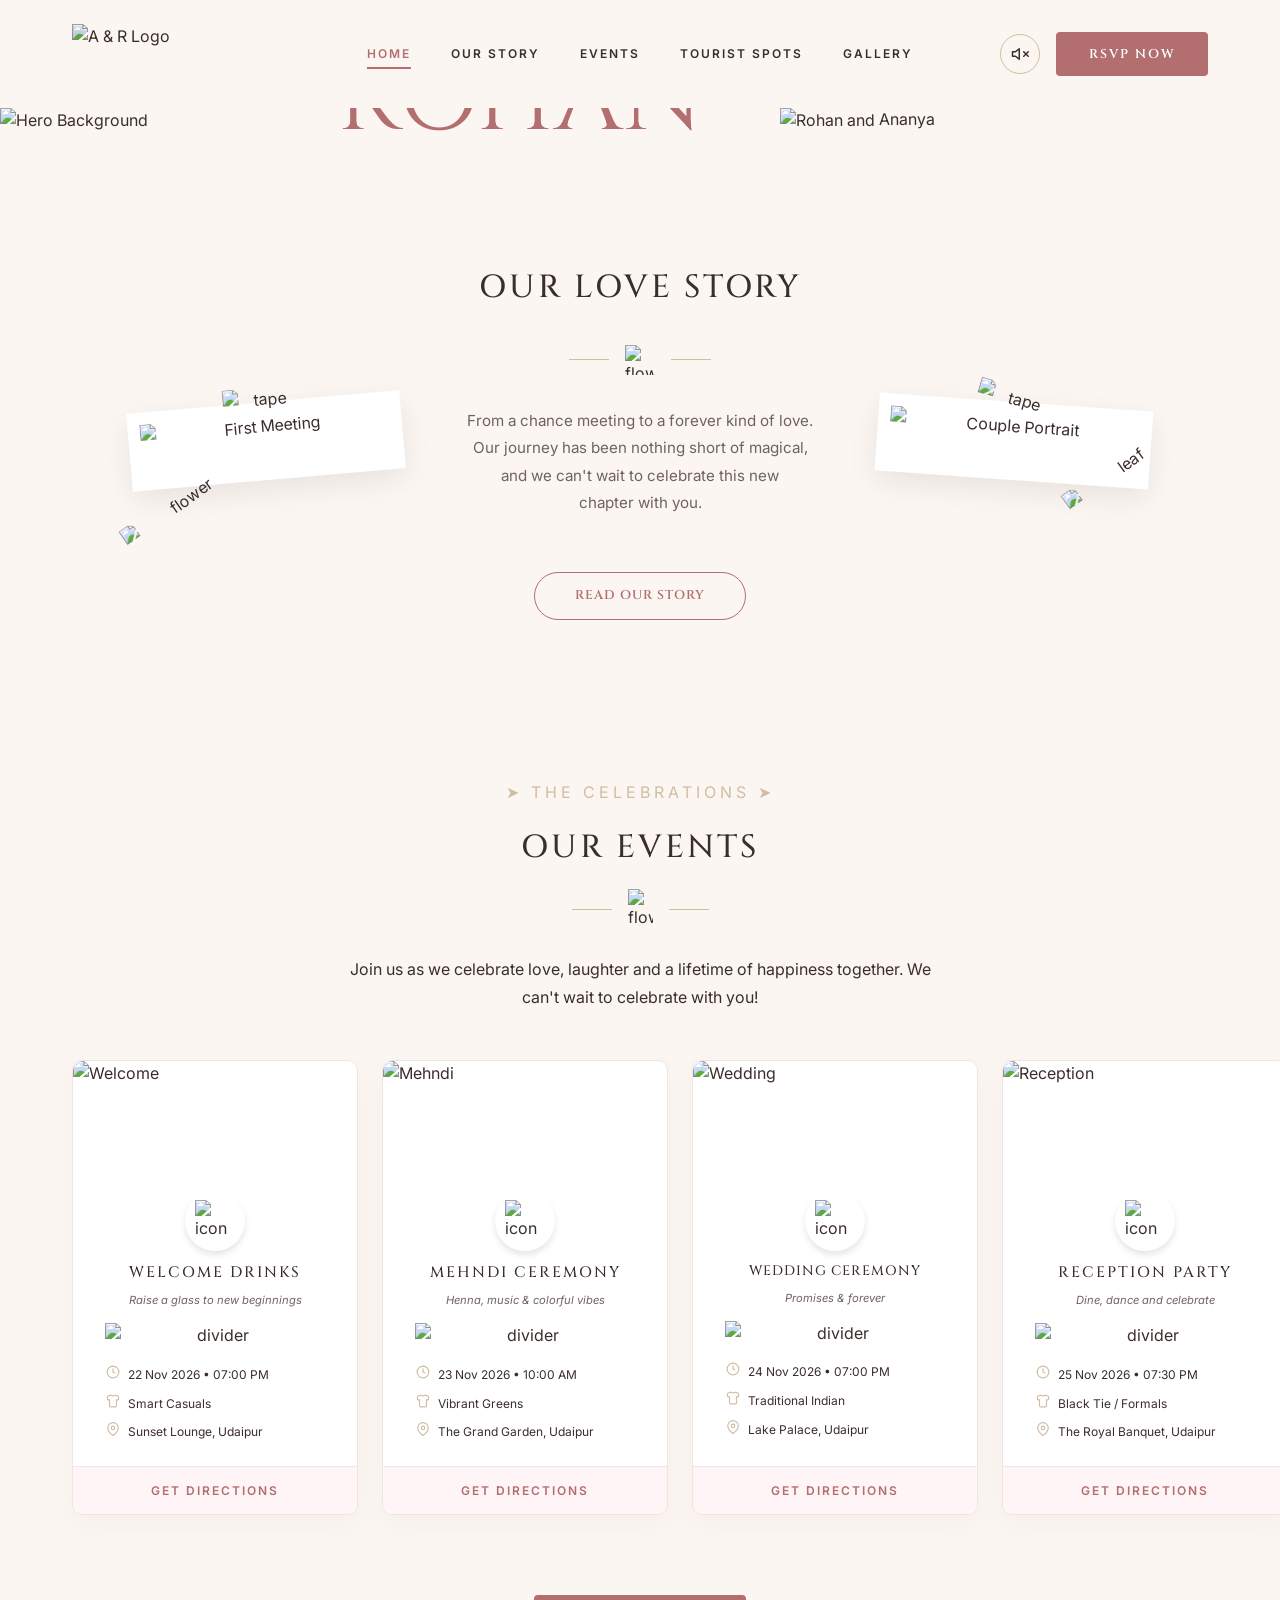
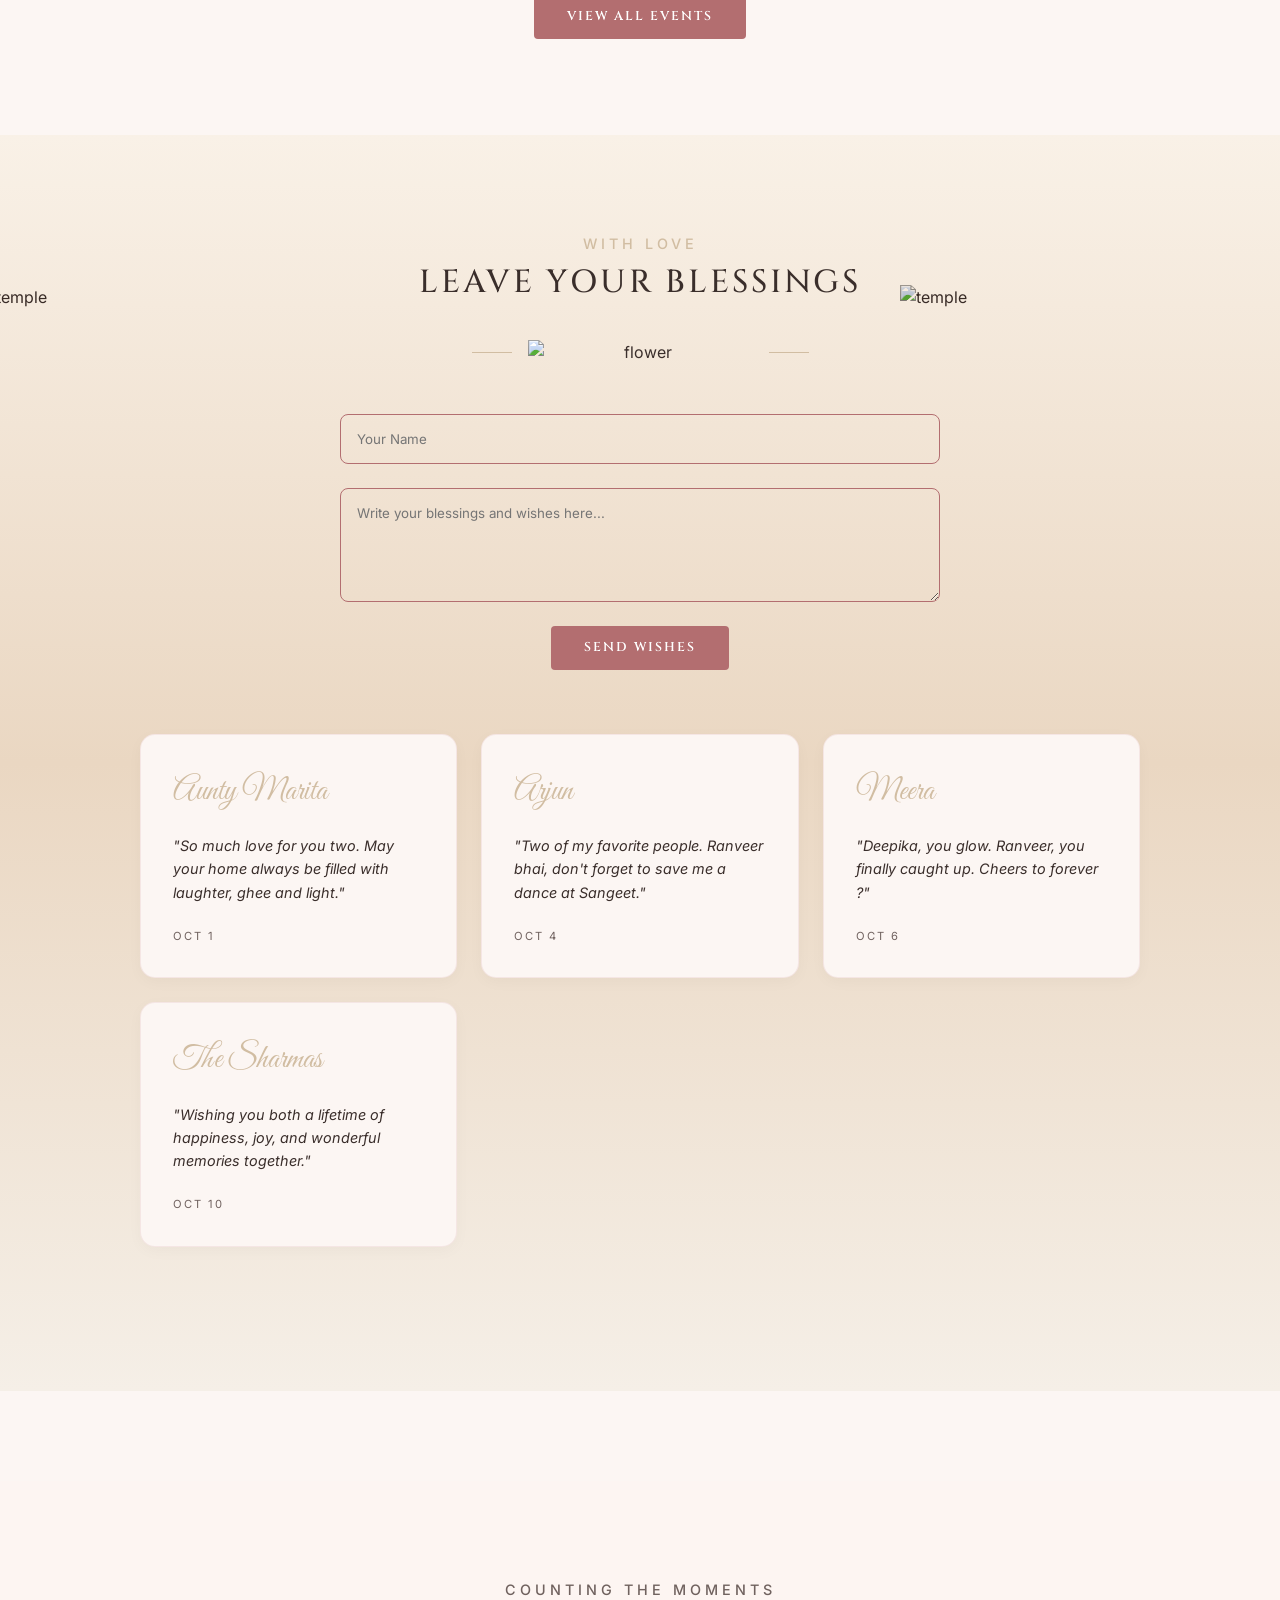
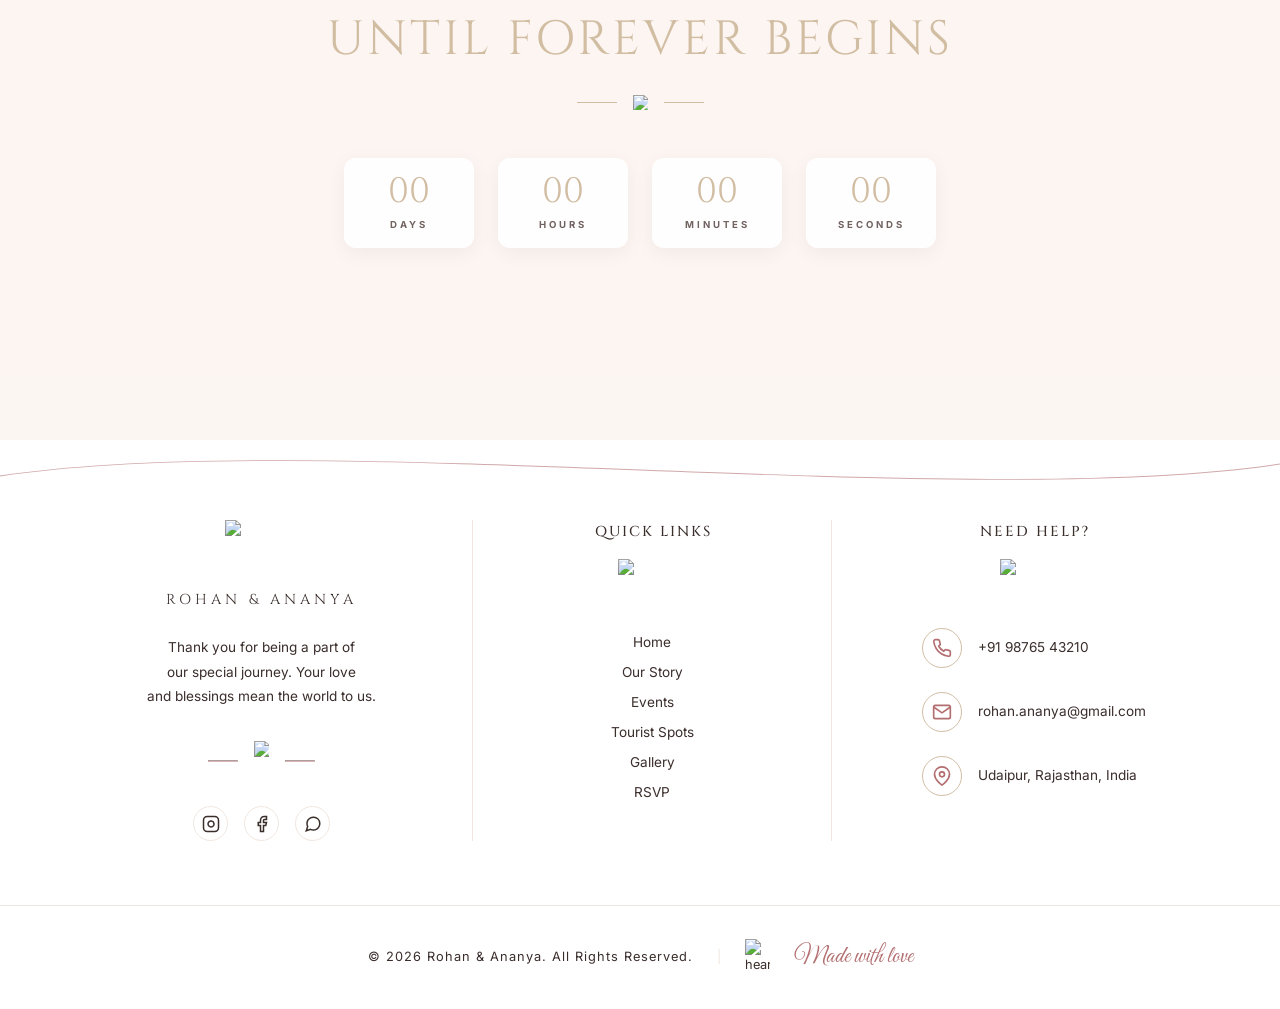
==== index.html @ e1590eac "Add files via upload" ====
<!DOCTYPE html>
<html lang="en">
<head>
    <meta charset="UTF-8">
    <meta name="viewport" content="width=device-width, initial-scale=1.0">
    <title>Rohan & Ananya | Wedding</title>
    <link rel="stylesheet" href="styles.css">
    <script type="module" src="https://cdn.skypack.dev/@hotwired/turbo"></script></head>
<body>

    <!-- Header Navigation -->
    <header class="header">
        <div class="container header-content">
            <div class="logo-container">
                <img src="src/assets/logo.png" alt="A & R Logo" style="height: 60px; mix-blend-mode: multiply;">
            </div>
            <nav class="nav-links">
                <a href="index.html" class="nav-link active text-rose">Home</a>
                <a href="our-story.html" class="nav-link">Our Story</a>
                <a href="events.html" class="nav-link">Events</a>
                <a href="tourist-spots.html" class="nav-link">Tourist Spots</a>
                <a href="gallery.html" class="nav-link">Gallery</a>
            </nav>
            <div class="header-action" style="display: flex; align-items: center; gap: 1rem;">
                <button id="audio-toggle" data-turbo-permanent="true" style="width: 40px; height: 40px; border-radius: 50%; border: 1px solid var(--accent-sand); background: var(--bg-primary); display: flex; align-items: center; justify-content: center; cursor: pointer; color: var(--text-dark); transition: all 0.3s;"></button>
                <button class="btn btn-primary" onclick="window.location.href='rsvp.html'">RSVP NOW</button>
            
                <!-- Hamburger Icon -->
                <button class="hamburger" id="hamburger-menu" aria-label="Toggle menu">
                    <span></span>
                    <span></span>
                    <span></span>
                </button>
            </div>
        </div>
        
        <!-- Mobile Menu Overlay -->
        <div class="mobile-menu" id="mobile-menu">
            <a href="index.html" class="nav-link">Home</a>
            <a href="our-story.html" class="nav-link">Our Story</a>
            <a href="events.html" class="nav-link">Events</a>
            <a href="tourist-spots.html" class="nav-link">Tourist Spots</a>
            <a href="gallery.html" class="nav-link">Gallery</a>
            <button class="btn btn-primary" onclick="window.location.href='rsvp.html'" style="margin-top: 1rem;">RSVP NOW</button>
        
    </header>

    <!-- Hero Section -->
    <section class="hero" id="home" style="position: relative; overflow: hidden;">
        <picture class="hero-bg-img">
            <source media="(max-height: 500px) and (max-width: 1024px) and (orientation: landscape)" srcset="src/assets/main_mobile_horizontal.png">
            <source media="(max-width: 650px)" srcset="src/assets/main_mobile.png">
            <source media="(max-width: 1024px)" srcset="src/assets/main_tablet.png">
            <img src="src/assets/main.png" alt="Hero Background" class="hero-bg-img">
        </picture>
        
        <div class="container hero-content" style="position: relative; z-index: 1; height: 100%; display: flex; align-items: center;">
            <div class="hero-text">
                <p class="hero-subtitle">Together With Their Families</p>
                <h1 class="hero-name">ANANYA</h1>
                <span class="hero-amp">&</span>
                <h1 class="hero-name">ROHAN</h1>
                <p class="hero-invite">Invite you to celebrate<br>their wedding</p>
                <div style="margin: 0.5rem 0 1.5rem; text-align: center;">
                    <img src="src/assets/divider2.png" style="width: 450px; max-width: 80%; margin-left: 20px;" alt="divider">
                </div>
                <p class="hero-date">24 &bull; NOV &bull; 2026</p>
                <p class="hero-location">Udaipur, Rajasthan</p>
                <button class="btn btn-primary hero-btn" onclick="window.location.href='rsvp.html'">RSVP NOW</button>
            </div>
            
            <!-- Right Couple Image -->
            <div class="hero-image-wrapper">
                <img src="src/assets/couple.png" alt="Rohan and Ananya">
            </div>
        </div>
    </section>

    <!-- Our Love Story -->
    <section class="story-section" id="story">
        <div class="container story-container">
            <!-- Left Polaroid -->
            <div class="polaroid-container polaroid-left">
                <img src="src/assets/tape1.png" class="tape-img" alt="tape">
                <img src="src/assets/story1.jpeg" class="polaroid-img" alt="First Meeting">
                <img src="src/assets/flower2.png" style="position: absolute; bottom: -25px; left: -15px; width: 145px; z-index: 3;  transform: rotate(-30deg);
  transform-origin: bottom center;" alt="flower">
            </div>
            
            <!-- Center Text -->
            <div class="story-text text-center">
                <h2 class="section-title">OUR LOVE STORY</h2>
                <div class="floral-divider" style="justify-content: center; margin-bottom: 2rem;">
                    <img src="src/assets/flower2.png" style="width: 30px; height: 30px;" alt="flower">
                </div>
                <p>From a chance meeting to a forever kind of love.<br>Our journey has been nothing short of magical,<br>and we can't wait to celebrate this new<br>chapter with you.</p>
                <a href="our-story.html" class="btn btn-outline" style="margin-top: 1.5rem; border-radius: 30px; padding: 0.8rem 2.5rem; letter-spacing: 1px;">READ OUR STORY</a>
            </div>
            
            <!-- Right Polaroid -->
            <div class="polaroid-container polaroid-right">
                <img src="src/assets/tape2.png" class="tape-img tape-right" alt="tape">
                <img src="src/assets/story2.jpeg" class="polaroid-img" alt="Couple Portrait">
                <img src="src/assets/leaf1.png" style="position: absolute; bottom: 9px; right: -45px; width: 140px; z-index: 2; transform: rotate(-40deg)" alt="leaf">
               
            </div>
        </div>
        
        
    </section>

    <!-- Events -->
    <section class="events-section" id="events" style="padding: 2rem 0 6rem;">
        <div class="container text-center">
            <span class="subtitle" style="letter-spacing: 4px; color: var(--accent-sand);">&#x27A4; THE CELEBRATIONS &#x27A4;</span>
            <h2 class="section-title" style="margin: 1rem 0;">OUR EVENTS</h2>
            <div class="floral-divider" style="justify-content: center; margin-bottom: 1.5rem;">
                <img src="src/assets/flower1.png" style="width: 25px;" alt="flower">
            </div>
            <p style="max-width: 600px; margin: 0 auto 3rem; line-height: 1.8;">Join us as we celebrate love, laughter and a lifetime of happiness together. We can't wait to celebrate with you!</p>

            <div class="events-grid" style="display: grid; grid-template-columns: repeat(4, 1fr); gap: 1.5rem;">
                
                <!-- Welcome Drinks -->
                <div class="event-card" style="padding: 0; overflow: visible; text-align: left; border: 1px solid var(--border-light); border-radius: 10px; background: white; display: flex; flex-direction: column;">
                    <div style="position: relative;">
                        <img src="src/assets/welcome_drinks.png" alt="Welcome" style="width: 100%; height: 160px; object-fit: cover; border-radius: 10px 10px 0 0; display: block;">
                        <div style="position: absolute; bottom: -30px; left: 50%; transform: translateX(-50%); width: 60px; height: 60px; background: #ffffff; overflow: hidden; border-radius: 50%; display: flex; align-items: center; justify-content: center; box-shadow: 0 4px 6px rgba(0,0,0,0.1);">
                            <img src="src/assets/haldi_icon.jpeg" style="width: 40px;" alt="icon">
                        </div>
                    </div>
                    <div style="padding: 2.5rem 2rem 0; flex: 1; display: flex; flex-direction: column;">
                        <h3 style="font-size: 0.95rem; margin-bottom: 0.3rem; letter-spacing: 2px; text-align: center;">WELCOME DRINKS</h3>
                        <p style="font-size: 0.7rem; color: var(--text-light); margin-bottom: 0.8rem; font-style: italic; text-align: center;">Raise a glass to new beginnings</p>
                        <div style="margin: 0 auto 1rem; text-align: center;">
                             <img src="src/assets/divider3.png" style="width: 220px;" alt="divider">
                        </div>
                        <div style="display: flex; align-items: flex-start; justify-content: flex-start; gap: 0.5rem; margin-bottom: 0.6rem; color: var(--text-dark); font-size: 0.75rem; text-align: left;">
                            <span style="display: inline-flex; width: 15px; justify-content: center; color: var(--accent-sand);"><svg width="14" height="14" viewBox="0 0 24 24" fill="none" stroke="currentColor" stroke-width="2"><circle cx="12" cy="12" r="10"/><path d="M12 6v6l4 2"/></svg></span>
                            <span>22 Nov 2026 &bull; 07:00 PM</span>
                        </div>
                        <div style="display: flex; align-items: flex-start; justify-content: flex-start; gap: 0.5rem; margin-bottom: 0.6rem; color: var(--text-dark); font-size: 0.75rem; text-align: left;">
                            <span style="display: inline-flex; width: 15px; justify-content: center; color: var(--accent-sand);"><svg width="14" height="14" viewBox="0 0 24 24" fill="none" stroke="currentColor" stroke-width="2"><path d="M20.38 3.46L16 2a8 8 0 01-8 0L3.62 3.46a2 2 0 00-1.34 2.23l.58 3.47a1 1 0 00.99.84H6v10c0 1.1.9 2 2 2h8a2 2 0 002-2V10h2.15a1 1 0 00.99-.84l.58-3.47a2 2 0 00-1.34-2.23z"/></svg></span>
                            <span>Smart Casuals</span>
                        </div>
                        <div style="display: flex; align-items: flex-start; justify-content: flex-start; gap: 0.5rem; color: var(--text-dark); font-size: 0.75rem; margin-bottom: 1.5rem; text-align: left; flex: 1;">
                            <span style="display: inline-flex; width: 15px; justify-content: center; color: var(--accent-sand);"><svg width="14" height="14" viewBox="0 0 24 24" fill="none" stroke="currentColor" stroke-width="2"><path d="M21 10c0 7-9 13-9 13s-9-6-9-13a9 9 0 0118 0z"/><circle cx="12" cy="10" r="3"/></svg></span>
                            <span>Sunset Lounge, Udaipur</span>
                        </div>
                    </div>
                    <button style="width: 100%; background: #fff5f7; border: none; padding: 1rem; font-family: var(--font-body); letter-spacing: 2px; color: var(--accent-rose); cursor: pointer; border-radius: 0 0 10px 10px; font-size: 0.75rem; border-top: 1px solid #f2e3e6; font-weight: 600;" onclick="window.open('https://www.google.com/maps/search/?api=1&query=Sunset+Lounge,+Udaipur', '_blank')">GET DIRECTIONS</button>
                </div>

                <!-- Mehndi -->
                <div class="event-card" style="padding: 0; overflow: visible; text-align: left; border: 1px solid var(--border-light); border-radius: 10px; background: white; display: flex; flex-direction: column;">
                    <div style="position: relative;">
                        <img src="src/assets/mehendi.jpg" alt="Mehndi" style="width: 100%; height: 160px; object-fit: cover; border-radius: 10px 10px 0 0; display: block;">
                        <div style="position: absolute; bottom: -30px; left: 50%; transform: translateX(-50%); width: 60px; height: 60px; background: #ffffff; overflow: hidden; border-radius: 50%; display: flex; align-items: center; justify-content: center; box-shadow: 0 4px 6px rgba(0,0,0,0.1);">
                            <img src="src/assets/sangeet_icon.jpeg" style="width: 40px;" alt="icon">
                        </div>
                    </div>
                    <div style="padding: 2.5rem 2rem 0; flex: 1; display: flex; flex-direction: column;">
                        <h3 style="font-size: 0.95rem; margin-bottom: 0.3rem; letter-spacing: 2px; text-align: center;">MEHNDI CEREMONY</h3>
                        <p style="font-size: 0.7rem; color: var(--text-light); margin-bottom: 0.8rem; font-style: italic; text-align: center;">Henna, music & colorful vibes</p>
                        <div style="margin: 0 auto 1rem; text-align: center;">
                             <img src="src/assets/divider3.png" style="width: 220px;" alt="divider">
                        </div>
                        <div style="display: flex; align-items: flex-start; justify-content: flex-start; gap: 0.5rem; margin-bottom: 0.6rem; color: var(--text-dark); font-size: 0.75rem; text-align: left;">
                            <span style="display: inline-flex; width: 15px; justify-content: center; color: var(--accent-sand);"><svg width="14" height="14" viewBox="0 0 24 24" fill="none" stroke="currentColor" stroke-width="2"><circle cx="12" cy="12" r="10"/><path d="M12 6v6l4 2"/></svg></span>
                            <span>23 Nov 2026 &bull; 10:00 AM</span>
                        </div>
                        <div style="display: flex; align-items: flex-start; justify-content: flex-start; gap: 0.5rem; margin-bottom: 0.6rem; color: var(--text-dark); font-size: 0.75rem; text-align: left;">
                            <span style="display: inline-flex; width: 15px; justify-content: center; color: var(--accent-sand);"><svg width="14" height="14" viewBox="0 0 24 24" fill="none" stroke="currentColor" stroke-width="2"><path d="M20.38 3.46L16 2a8 8 0 01-8 0L3.62 3.46a2 2 0 00-1.34 2.23l.58 3.47a1 1 0 00.99.84H6v10c0 1.1.9 2 2 2h8a2 2 0 002-2V10h2.15a1 1 0 00.99-.84l.58-3.47a2 2 0 00-1.34-2.23z"/></svg></span>
                            <span>Vibrant Greens</span>
                        </div>
                        <div style="display: flex; align-items: flex-start; justify-content: flex-start; gap: 0.5rem; color: var(--text-dark); font-size: 0.75rem; margin-bottom: 1.5rem; text-align: left; flex: 1;">
                            <span style="display: inline-flex; width: 15px; justify-content: center; color: var(--accent-sand);"><svg width="14" height="14" viewBox="0 0 24 24" fill="none" stroke="currentColor" stroke-width="2"><path d="M21 10c0 7-9 13-9 13s-9-6-9-13a9 9 0 0118 0z"/><circle cx="12" cy="10" r="3"/></svg></span>
                            <span>The Grand Garden, Udaipur</span>
                        </div>
                    </div>
                    <button style="width: 100%; background: #fff5f7; border: none; padding: 1rem; font-family: var(--font-body); letter-spacing: 2px; color: var(--accent-rose); cursor: pointer; border-radius: 0 0 10px 10px; font-size: 0.75rem; border-top: 1px solid #f2e3e6; font-weight: 600;" onclick="window.open('https://www.google.com/maps/search/?api=1&query=The+Grand+Garden,+Udaipur', '_blank')">GET DIRECTIONS</button>
                </div>

                <!-- Wedding -->
                <div class="event-card" style="padding: 0; overflow: visible; text-align: left; border: 1px solid var(--border-light); border-radius: 10px; background: white; display: flex; flex-direction: column;">
                    <div style="position: relative;">
                        <img src="src/assets/wedding.png" alt="Wedding" style="width: 100%; height: 160px; object-fit: cover; object-position: top; border-radius: 10px 10px 0 0; display: block;">
                        <div style="position: absolute; bottom: -30px; left: 50%; transform: translateX(-50%); width: 60px; height: 60px; background: #ffffff; overflow: hidden; border-radius: 50%; display: flex; align-items: center; justify-content: center; box-shadow: 0 4px 6px rgba(0,0,0,0.1);">
                            <img src="src/assets/wedding_icon.jpeg" style="width: 40px;" alt="icon">
                        </div>
                    </div>
                    <div style="padding: 2.5rem 2rem 0; flex: 1; display: flex; flex-direction: column;">
                        <h3 style="font-size: 0.85rem; margin-bottom: 0.3rem; letter-spacing: 1px; text-align: center; white-space: nowrap;">WEDDING CEREMONY</h3>
                        <p style="font-size: 0.7rem; color: var(--text-light); margin-bottom: 0.8rem; font-style: italic; text-align: center;">Promises & forever</p>
                        <div style="margin: 0 auto 1rem; text-align: center;">
                             <img src="src/assets/divider3.png" style="width: 220px;" alt="divider">
                        </div>
                        <div style="display: flex; align-items: flex-start; justify-content: flex-start; gap: 0.5rem; margin-bottom: 0.6rem; color: var(--text-dark); font-size: 0.75rem; text-align: left;">
                            <span style="display: inline-flex; width: 15px; justify-content: center; color: var(--accent-sand);"><svg width="14" height="14" viewBox="0 0 24 24" fill="none" stroke="currentColor" stroke-width="2"><circle cx="12" cy="12" r="10"/><path d="M12 6v6l4 2"/></svg></span>
                            <span>24 Nov 2026 &bull; 07:00 PM</span>
                        </div>
                        <div style="display: flex; align-items: flex-start; justify-content: flex-start; gap: 0.5rem; margin-bottom: 0.6rem; color: var(--text-dark); font-size: 0.75rem; text-align: left;">
                            <span style="display: inline-flex; width: 15px; justify-content: center; color: var(--accent-sand);"><svg width="14" height="14" viewBox="0 0 24 24" fill="none" stroke="currentColor" stroke-width="2"><path d="M20.38 3.46L16 2a8 8 0 01-8 0L3.62 3.46a2 2 0 00-1.34 2.23l.58 3.47a1 1 0 00.99.84H6v10c0 1.1.9 2 2 2h8a2 2 0 002-2V10h2.15a1 1 0 00.99-.84l.58-3.47a2 2 0 00-1.34-2.23z"/></svg></span>
                            <span>Traditional Indian</span>
                        </div>
                        <div style="display: flex; align-items: flex-start; justify-content: flex-start; gap: 0.5rem; color: var(--text-dark); font-size: 0.75rem; margin-bottom: 1.5rem; text-align: left; flex: 1;">
                            <span style="display: inline-flex; width: 15px; justify-content: center; color: var(--accent-sand);"><svg width="14" height="14" viewBox="0 0 24 24" fill="none" stroke="currentColor" stroke-width="2"><path d="M21 10c0 7-9 13-9 13s-9-6-9-13a9 9 0 0118 0z"/><circle cx="12" cy="10" r="3"/></svg></span>
                            <span>Lake Palace, Udaipur</span>
                        </div>
                    </div>
                    <button style="width: 100%; background: #fff5f7; border: none; padding: 1rem; font-family: var(--font-body); letter-spacing: 2px; color: var(--accent-rose); cursor: pointer; border-radius: 0 0 10px 10px; font-size: 0.75rem; border-top: 1px solid #f2e3e6; font-weight: 600;" onclick="window.open('https://www.google.com/maps/search/?api=1&query=Lake+Palace,+Udaipur', '_blank')">GET DIRECTIONS</button>
                </div>

                <!-- Reception -->
                <div class="event-card" style="padding: 0; overflow: visible; text-align: left; border: 1px solid var(--border-light); border-radius: 10px; background: white; display: flex; flex-direction: column;">
                    <div style="position: relative;">
                        <img src="src/assets/reception.jpg" alt="Reception" style="width: 100%; height: 160px; object-fit: cover; border-radius: 10px 10px 0 0; display: block;">
                        <div style="position: absolute; bottom: -30px; left: 50%; transform: translateX(-50%); width: 60px; height: 60px; background: #ffffff; overflow: hidden; border-radius: 50%; display: flex; align-items: center; justify-content: center; box-shadow: 0 4px 6px rgba(0,0,0,0.1);">
                            <img src="src/assets/reception_icon.jpeg" style="width: 40px;" alt="icon">
                        </div>
                    </div>
                    <div style="padding: 2.5rem 2rem 0; flex: 1; display: flex; flex-direction: column;">
                        <h3 style="font-size: 0.95rem; margin-bottom: 0.3rem; letter-spacing: 2px; text-align: center;">RECEPTION PARTY</h3>
                        <p style="font-size: 0.7rem; color: var(--text-light); margin-bottom: 0.8rem; font-style: italic; text-align: center;">Dine, dance and celebrate</p>
                        <div style="margin: 0 auto 1rem; text-align: center;">
                             <img src="src/assets/divider3.png" style="width: 220px;" alt="divider">
                        </div>
                        <div style="display: flex; align-items: flex-start; justify-content: flex-start; gap: 0.5rem; margin-bottom: 0.6rem; color: var(--text-dark); font-size: 0.75rem; text-align: left;">
                            <span style="display: inline-flex; width: 15px; justify-content: center; color: var(--accent-sand);"><svg width="14" height="14" viewBox="0 0 24 24" fill="none" stroke="currentColor" stroke-width="2"><circle cx="12" cy="12" r="10"/><path d="M12 6v6l4 2"/></svg></span>
                            <span>25 Nov 2026 &bull; 07:30 PM</span>
                        </div>
                        <div style="display: flex; align-items: flex-start; justify-content: flex-start; gap: 0.5rem; margin-bottom: 0.6rem; color: var(--text-dark); font-size: 0.75rem; text-align: left;">
                            <span style="display: inline-flex; width: 15px; justify-content: center; color: var(--accent-sand);"><svg width="14" height="14" viewBox="0 0 24 24" fill="none" stroke="currentColor" stroke-width="2"><path d="M20.38 3.46L16 2a8 8 0 01-8 0L3.62 3.46a2 2 0 00-1.34 2.23l.58 3.47a1 1 0 00.99.84H6v10c0 1.1.9 2 2 2h8a2 2 0 002-2V10h2.15a1 1 0 00.99-.84l.58-3.47a2 2 0 00-1.34-2.23z"/></svg></span>
                            <span>Black Tie / Formals</span>
                        </div>
                        <div style="display: flex; align-items: flex-start; justify-content: flex-start; gap: 0.5rem; color: var(--text-dark); font-size: 0.75rem; margin-bottom: 1.5rem; text-align: left; flex: 1;">
                            <span style="display: inline-flex; width: 15px; justify-content: center; color: var(--accent-sand);"><svg width="14" height="14" viewBox="0 0 24 24" fill="none" stroke="currentColor" stroke-width="2"><path d="M21 10c0 7-9 13-9 13s-9-6-9-13a9 9 0 0118 0z"/><circle cx="12" cy="10" r="3"/></svg></span>
                            <span>The Royal Banquet, Udaipur</span>
                        </div>
                    </div>
                    <button style="width: 100%; background: #fff5f7; border: none; padding: 1rem; font-family: var(--font-body); letter-spacing: 2px; color: var(--accent-rose); cursor: pointer; border-radius: 0 0 10px 10px; font-size: 0.75rem; border-top: 1px solid #f2e3e6; font-weight: 600;" onclick="window.open('https://www.google.com/maps/search/?api=1&query=The+Royal+Banquet,+Udaipur', '_blank')">GET DIRECTIONS</button>
                </div>
                
            </div>

            <button class="btn btn-primary" style="margin-top: 2rem;" onclick="window.location.href='events.html'">VIEW ALL EVENTS</button>
        </div>
    </section>

    <!-- Wishes Section -->
    <section class="wishes-section" id="wishes" style="padding: 6rem 0 9rem 0; background: linear-gradient(180deg, #f9f1e7, #ead7c2, #F5EFE7); position: relative; overflow: hidden;">
        <!-- Temples on left and right -->
        <img src="src/assets/temple1.png" style="position: absolute; top: 150px; left: -20px; width: 400px; opacity: 1; mix-blend-mode: multiply; pointer-events: none; z-index: 0;" alt="temple">
        <img src="src/assets/temple2.png" style="position: absolute; top: 150px; right: -20px; width: 400px; opacity: 1; mix-blend-mode: multiply; pointer-events: none; z-index: 0;" alt="temple">
        
        <!-- Temples on left and right -->
        
        

        <div class="container text-center" style="position: relative; z-index: 1;">
            <span class="hero-subtitle" style="margin-bottom: 1rem; color: var(--accent-sand);">WITH LOVE</span>
            <h2 class="section-title">LEAVE YOUR BLESSINGS</h2>
            <div class="floral-divider" style="justify-content: center; margin-bottom: 3rem;">
                <img src="src/assets/divider2.png" style="width: 225px; " alt="flower">
            </div>

                        <form id="wish-form" style="position: relative; z-index: 1; display: flex; flex-direction: column; gap: 1.5rem; max-width: 600px; margin: 0 auto;">
                <input id="wish-name" type="text" placeholder="Your Name" style="padding: 1rem; background-color: transparent; border: 1px solid var(--accent-rose); border-radius: 8px; font-family: inherit; color: var(--text-dark);" required>
                <textarea id="wish-message" placeholder="Write your blessings and wishes here..." rows="5" style="padding: 1rem; background-color: transparent; border: 1px solid var(--accent-rose); border-radius: 8px; font-family: inherit; resize: vertical; color: var(--text-dark);" required></textarea>
                <button type="submit" class="btn btn-primary" style="align-self: center;">SEND WISHES</button>
            </form>

            <!-- Interactive Wishes Display -->
            <div id="wishes-display" class="wishes-grid">
                <div class="wish-card">
                    <h4 class="wish-author">Aunty Marita</h4>
                    <p class="wish-text">"So much love for you two. May your home always be filled with laughter, ghee and light."</p>
                    <span class="wish-date">OCT 1</span>
                </div>
                <div class="wish-card">
                    <h4 class="wish-author">Arjun</h4>
                    <p class="wish-text">"Two of my favorite people. Ranveer bhai, don't forget to save me a dance at Sangeet."</p>
                    <span class="wish-date">OCT 4</span>
                </div>
                <div class="wish-card">
                    <h4 class="wish-author">Meera</h4>
                    <p class="wish-text">"Deepika, you glow. Ranveer, you finally caught up. Cheers to forever ?"</p>
                    <span class="wish-date">OCT 6</span>
                </div>
                <div class="wish-card">
                    <h4 class="wish-author">The Sharmas</h4>
                    <p class="wish-text">"Wishing you both a lifetime of happiness, joy, and wonderful memories together."</p>
                    <span class="wish-date">OCT 10</span>
                </div>
            </div>
        </div>
    </section>

    <!-- Countdown Timer -->
    <section class="countdown-section" style="padding-bottom: 8rem;">
        <div class="container text-center">
            <span class="hero-subtitle" style="margin-bottom: 0.5rem; letter-spacing: 4px;">COUNTING THE MOMENTS</span>
            <h2 class="section-title" style="font-family: var(--font-heading); font-size: 3rem; font-weight: 300; margin-bottom: 1rem; color: var(--accent-sand);">Until forever begins</h2>
            <div class="floral-divider" style="justify-content: center; margin-bottom: 3rem;">
                <img src="src/assets/flower1.png" style="width: 15px; height: 15px;" alt="diamond">
            </div>
            
            <div class="countdown-grid" style="display: flex; gap: 1.5rem; justify-content: center; flex-wrap: wrap;">
                <div class="countdown-box">
                    <span class="countdown-num" id="cd-days">122</span>
                    <span class="countdown-label">DAYS</span>
                </div>
                <div class="countdown-box">
                    <span class="countdown-num" id="cd-hours">08</span>
                    <span class="countdown-label">HOURS</span>
                </div>
                <div class="countdown-box">
                    <span class="countdown-num" id="cd-minutes">34</span>
                    <span class="countdown-label">MINUTES</span>
                </div>
                <div class="countdown-box">
                    <span class="countdown-num" id="cd-seconds">56</span>
                    <span class="countdown-label">SECONDS</span>
                </div>
            </div>
        </div>
    </section>

    <!-- New Complex Footer -->
    <footer style="background-color: #ffffff; position: relative; overflow: hidden; margin-top: 4rem; padding-top: 5rem; padding-bottom: 2rem;">
        <!-- Elegant Top Curve -->
        <div style="position: absolute; top: 0; left: 0; width: 100%; overflow: hidden; line-height: 0;">
            <svg viewBox="0 0 1200 100" preserveAspectRatio="none" style="width: 100%; height: 60px;">
                <path d="M0,60 C300,-20 900,120 1200,40" fill="none" stroke="var(--accent-rose)" stroke-width="1.5" opacity="0.6"></path>
            </svg>
        </div>

       
        <div class="container" style="position: relative; z-index: 1; max-width: 1280px; width: 92%;">
            <div class="footer-cols-container">
                
                <!-- Column 1 -->
                <div class="footer-col-1">
                    <div style="margin-bottom: 0.5rem; display: flex; justify-content: center;">`r`n                        <img src="src/assets/logo.png" alt="A & R Logo" style="height: 60px; mix-blend-mode: multiply; display: block; margin: 0 auto;">
                    </div>
                    <h3 style="font-size: 0.9rem; letter-spacing: 4px; margin-bottom: 1.5rem; font-weight: 400; color: var(--text-dark);">ROHAN & ANANYA</h3>
                    <p style="font-size: 0.85rem; line-height: 1.8; color: var(--text-dark); margin-bottom: 2rem;">Thank you for being a part of<br>our special journey. Your love<br>and blessings mean the world to us.</p>
                    <div style="display: flex; justify-content: center; align-items: center; gap: 1rem; margin-bottom: 1.5rem;"><hr style="width: 30px; border-color: var(--accent-rose); opacity: 0.5;">
                        <img src="src/assets/flower1.png" style="width: 15px;" alt="heart">
                        <hr style="width: 30px; border-color: var(--accent-rose); opacity: 0.5;">
                    </div>
                    <div style="display: flex; justify-content: center; gap: 1rem;">
                        <span style="display: inline-flex; align-items: center; justify-content: center; width: 35px; height: 35px; border-radius: 50%; border: 1px solid var(--border-light);"><svg style="width: 18px;" fill="none" stroke="var(--text-dark)" stroke-width="2" viewBox="0 0 24 24"><rect x="2" y="2" width="20" height="20" rx="5" ry="5"></rect><path d="M16 11.37A4 4 0 1 1 12.63 8 4 4 0 0 1 16 11.37z"></path><line x1="17.5" y1="6.5" x2="17.51" y2="6.5"></line></svg></span>
                        <span style="display: inline-flex; align-items: center; justify-content: center; width: 35px; height: 35px; border-radius: 50%; border: 1px solid var(--border-light);"><svg style="width: 18px;" fill="none" stroke="var(--text-dark)" stroke-width="2" viewBox="0 0 24 24"><path d="M18 2h-3a5 5 0 0 0-5 5v3H7v4h3v8h4v-8h3l1-4h-4V7a1 1 0 0 1 1-1h3z"></path></svg></span>
                        <span style="display: inline-flex; align-items: center; justify-content: center; width: 35px; height: 35px; border-radius: 50%; border: 1px solid var(--border-light);"><svg style="width: 18px;" fill="none" stroke="var(--text-dark)" stroke-width="2" viewBox="0 0 24 24"><path d="M21 11.5a8.38 8.38 0 0 1-.9 3.8 8.5 8.5 0 0 1-7.6 4.7 8.38 8.38 0 0 1-3.8-.9L3 21l1.9-5.7a8.38 8.38 0 0 1-.9-3.8 8.5 8.5 0 0 1 4.7-7.6 8.38 8.38 0 0 1 3.8-.9h.5a8.48 8.48 0 0 1 8 8v.5z"></path></svg></span>
                    </div>
                </div>

                <!-- Column 2 -->
                <div class="footer-col-2">
                    <h4 style="letter-spacing: 2px; margin-bottom: 1rem; font-size: 0.9rem; text-align: center; color: var(--text-dark); margin-right: -2px;">QUICK LINKS</h4>
                    <div style="text-align: center; margin-bottom: 1.5rem;"><img src="src/assets/divider4.png" style="height: 45px; display: inline-block;" alt="divider"></div>
                    <ul style="list-style: none; padding: 0; font-size: 0.85rem; line-height: 2.2; text-align: center;">
                        <li><a href="index.html" style="color: var(--text-dark); text-decoration: none;">Home</a></li>
                        <li><a href="our-story.html" style="color: var(--text-dark); text-decoration: none;">Our Story</a></li>
                        <li><a href="events.html" style="color: var(--text-dark); text-decoration: none;">Events</a></li>
                        <li><a href="tourist-spots.html" style="color: var(--text-dark); text-decoration: none;">Tourist Spots</a></li>
                        <li><a href="gallery.html" style="color: var(--text-dark); text-decoration: none;">Gallery</a></li>
                        <li><a href="rsvp.html" style="color: var(--text-dark); text-decoration: none;">RSVP</a></li>
                    </ul>
                </div>

                <!-- Column 3 -->
                <div class="footer-col-3">
                    <h4 style="letter-spacing: 2px; margin-bottom: 1rem; font-size: 0.9rem; text-align: center; color: var(--text-dark); margin-right: -2px;">NEED HELP?</h4>
                    <div style="text-align: center; margin-bottom: 1.5rem;"><img src="src/assets/divider4.png" style="height: 45px; display: inline-block;" alt="divider"></div>
                    
                    <div style="display: inline-block; text-align: left;">
                        <div style="display: flex; justify-content: flex-start; align-items: center; gap: 1rem; margin-bottom: 1.5rem;">
                            <div style="width: 40px; height: 40px; border-radius: 50%; border: 1px solid var(--accent-sand); display: flex; align-items: center; justify-content: center; color: var(--accent-rose);"><svg style="width: 20px;" fill="none" stroke="currentColor" stroke-width="2" viewBox="0 0 24 24"><path d="M22 16.92v3a2 2 0 01-2.18 2 19.79 19.79 0 01-8.63-3.07 19.5 19.5 0 01-6-6 19.79 19.79 0 01-3.07-8.67A2 2 0 014.11 2h3a2 2 0 012 1.72 12.84 12.84 0 00.7 2.81 2 2 0 01-.45 2.11L8.09 9.91a16 16 0 006 6l1.27-1.27a2 2 0 012.11-.45 12.84 12.84 0 002.81.7A2 2 0 0122 16.92z"></path></svg></div>
                            <span style="font-size: 0.85rem; color: var(--text-dark);">+91 98765 43210</span>
                        </div>
                        <div style="display: flex; justify-content: flex-start; align-items: center; gap: 1rem; margin-bottom: 1.5rem;">
                            <div style="width: 40px; height: 40px; border-radius: 50%; border: 1px solid var(--accent-sand); display: flex; align-items: center; justify-content: center; color: var(--accent-rose);"><svg style="width: 20px;" fill="none" stroke="currentColor" stroke-width="2" viewBox="0 0 24 24"><path d="M4 4h16c1.1 0 2 .9 2 2v12c0 1.1-.9 2-2 2H4c-1.1 0-2-.9-2-2V6c0-1.1.9-2 2-2z"></path><polyline points="22,6 12,13 2,6"></polyline></svg></div>
                            <span style="font-size: 0.85rem; color: var(--text-dark);">rohan.ananya@gmail.com</span>
                        </div>
                        <div style="display: flex; justify-content: flex-start; align-items: center; gap: 1rem;">
                            <div style="width: 40px; height: 40px; border-radius: 50%; border: 1px solid var(--accent-sand); display: flex; align-items: center; justify-content: center; color: var(--accent-rose);"><svg style="width: 20px;" fill="none" stroke="currentColor" stroke-width="2" viewBox="0 0 24 24"><path d="M21 10c0 7-9 13-9 13s-9-6-9-13a9 9 0 0118 0z"></path><circle cx="12" cy="10" r="3"></circle></svg></div>
                            <span style="font-size: 0.85rem; color: var(--text-dark);">Udaipur, Rajasthan, India</span>
                        </div>
                    </div>
                </div>
            </div>
            </div>

            <!-- Bottom Copyright -->
            <div style="border-top: 1px solid var(--border-light); padding-top: 2rem; display: flex; justify-content: center; align-items: center; gap: 1.5rem; font-size: 0.8rem; color: var(--text-dark); flex-wrap: wrap;">
                <span style="letter-spacing: 1px;">&copy; 2026 Rohan & Ananya. All Rights Reserved.</span>
                <span style="color: var(--border-light);">|</span>
                <img src="src/assets/flower1.png" style="width: 25px;" alt="heart">
                <span style="font-family: var(--font-script); font-size: 1.5rem; color: var(--accent-rose);">Made with love</span>
            </div>
        </div>
    </footer>

    <!-- Scripts -->
    <script>
        // Countdown Timer Logic
        const weddingDate = new Date("Nov 24, 2026 19:00:00").getTime();
        
        function updateTimer() {
            const now = new Date().getTime();
            const distance = weddingDate - now;
            
            if (distance < 0) {
                document.getElementById('cd-days').innerText = '00';
                document.getElementById('cd-hours').innerText = '00';
                document.getElementById('cd-minutes').innerText = '00';
                document.getElementById('cd-seconds').innerText = '00';
                return;
            }
            
            const days = Math.floor(distance / (1000 * 60 * 60 * 24));
            const hours = Math.floor((distance % (1000 * 60 * 60 * 24)) / (1000 * 60 * 60));
            const minutes = Math.floor((distance % (1000 * 60 * 60)) / (1000 * 60));
            const seconds = Math.floor((distance % (1000 * 60)) / 1000);
            
            document.getElementById('cd-days').innerText = days.toString().padStart(2, '0');
            document.getElementById('cd-hours').innerText = hours.toString().padStart(2, '0');
            document.getElementById('cd-minutes').innerText = minutes.toString().padStart(2, '0');
            document.getElementById('cd-seconds').innerText = seconds.toString().padStart(2, '0');
        }
        
        setInterval(updateTimer, 1000);
        updateTimer();
    </script>
    <script src="petals.js"></script>
    <script>
        const wishForm = document.getElementById("wish-form");
        if (wishForm) {
            wishForm.addEventListener("submit", function(e) {
            e.preventDefault();
            const name = document.getElementById('wish-name').value;
            const message = document.getElementById('wish-message').value;
            
            const months = ["JAN", "FEB", "MAR", "APR", "MAY", "JUN", "JUL", "AUG", "SEP", "OCT", "NOV", "DEC"];
            const date = new Date();
            const dateStr = months[date.getMonth()] + " " + date.getDate();
            
            const card = document.createElement('div');
            card.className = 'wish-card';
            card.innerHTML = `
                <h4 class='wish-author'>` + name + `</h4>
                <p class='wish-text'>"` + message + `"</p>
                <span class='wish-date'>` + dateStr + `</span>
            `;
            
            document.getElementById('wishes-display').prepend(card);
            
            document.getElementById('wish-form').reset();
            });
        }
    </script>
<script src="audio-player.js"></script>
<script>
    function setupMobileMenu() {
        const hamburger = document.getElementById('hamburger-menu');
        const mobileMenu = document.getElementById('mobile-menu');
        if (hamburger && mobileMenu) {
            const newHamburger = hamburger.cloneNode(true);
            hamburger.parentNode.replaceChild(newHamburger, hamburger);
            newHamburger.addEventListener('click', () => {
                newHamburger.classList.toggle('active');
                mobileMenu.classList.toggle('open');
            });
        }
    }
    document.addEventListener('turbo:load', setupMobileMenu);
    document.addEventListener('DOMContentLoaded', setupMobileMenu);
</script>
</body>
</html>
---- styles.css ----
@import url('https://fonts.googleapis.com/css2?family=Inter:wght@300;400;500;600&family=Playfair+Display:ital,wght@0,400;0,500;0,600;0,700;1,400&family=Cinzel:wght@400;500;600&family=Great+Vibes&display=swap');

:root {
  --bg-primary: #FCF6F3;
  --bg-secondary: #fdf5f2;
  --text-dark: #3a2e2b;
  --text-light: #70625f;
  --accent-rose: #b36e70; 
  --accent-sand: #d1bda2;
  --bg-card: #ffffff;
  --border-light: #f0e6df;

  --font-body: 'Inter', sans-serif;
  --font-heading: 'Cinzel', 'Playfair Display', serif;
  --font-script: 'Great Vibes', cursive;
  
  --max-width: 1200px;
  --border-radius: 12px;
}

* {
  margin: 0;
  padding: 0;
  box-sizing: border-box;
}

html, body {
  overflow-x: hidden;
  width: 100%;
}

body {
  font-family: var(--font-body);
  background-color: var(--bg-primary);
  color: var(--text-dark);
  line-height: 1.6;
  -webkit-font-smoothing: antialiased;
}

a { text-decoration: none; color: inherit; transition: color 0.3s ease; }
img { max-width: 100%; height: auto; display: block; }

.container { max-width: var(--max-width); margin: 0 auto; padding: 0 2rem; }
.text-rose { color: var(--accent-rose); }
.text-center { text-align: center; }

h1, h2, h3, h4 { font-family: var(--font-heading); font-weight: 500; color: var(--text-dark); }
.section-title { font-size: 2rem; letter-spacing: 3px; margin-bottom: 2rem; text-transform: uppercase; }

.floral-divider { display: flex; align-items: center; justify-content: center; margin: 1rem 0; }
.floral-divider::before, .floral-divider::after { content: ''; height: 1px; width: 40px; background-color: var(--accent-sand); margin: 0 1rem; }
.floral-icon {
  width: 20px; height: 20px; background-color: var(--accent-rose);
  mask: url('data:image/svg+xml;utf8,<svg xmlns="http://www.w3.org/2000/svg" viewBox="0 0 24 24"><path d="M12,2C12,2 10,7 6,7C2,7 2,12 2,12C2,12 7,10 7,6C7,2 12,2 12,2M12,22C12,22 14,17 18,17C22,17 22,12 22,12C22,12 17,14 17,18C17,22 12,22 12,22M2,12C2,12 7,14 7,18C7,22 12,22 12,22C12,22 10,17 6,17C2,17 2,12 2,12M22,12C22,12 17,10 17,6C17,2 12,2 12,2C12,2 14,7 18,7C22,7 22,12 22,12Z"/></svg>') no-repeat center / contain;
  -webkit-mask: url('data:image/svg+xml;utf8,<svg xmlns="http://www.w3.org/2000/svg" viewBox="0 0 24 24"><path d="M12,2C12,2 10,7 6,7C2,7 2,12 2,12C2,12 7,10 7,6C7,2 12,2 12,2M12,22C12,22 14,17 18,17C22,17 22,12 22,12C22,12 17,14 17,18C17,22 12,22 12,22M2,12C2,12 7,14 7,18C7,22 12,22 12,22C12,22 10,17 6,17C2,17 2,12 2,12M22,12C22,12 17,10 17,6C17,2 12,2 12,2C12,2 14,7 18,7C22,7 22,12 22,12Z"/></svg>') no-repeat center / contain;
}

.btn {
  display: inline-block; padding: 0.8rem 2rem; border-radius: 4px;
  font-size: 0.8rem; font-family: var(--font-heading); font-weight: 600;
  letter-spacing: 2px; cursor: pointer; transition: all 0.3s ease; text-transform: uppercase; border: 1px solid transparent;
}
.btn-primary { background-color: var(--accent-rose); color: white; }
.btn-primary:hover { background-color: #9c5c5e; }
.btn-outline { background-color: transparent; border-color: var(--accent-rose); color: var(--accent-rose); }
.btn-outline:hover { background-color: var(--bg-secondary); }

/* Header */
.header {
  padding: 1.5rem 0; position: relative; z-index: 100; background-color: #FCF6F3;
}
.header-content { display: flex; justify-content: space-between; align-items: center; }
.logo-container { flex: 1; }
.logo-script { font-family: var(--font-heading); font-size: 1.8rem; color: var(--text-dark); letter-spacing: 2px; }
.nav-links { display: flex; gap: 2.5rem; align-items: center; flex: 2; justify-content: center; }
.header-action { flex: 1; display: flex; justify-content: flex-end; }
.nav-link { font-size: 0.75rem; font-weight: 600; letter-spacing: 2px; text-transform: uppercase; color: var(--text-dark); position: relative; transition: color 0.3s ease; }
.nav-link::after { content: ''; position: absolute; width: 0; height: 2px; bottom: -5px; left: 50%; background-color: var(--accent-rose); transition: all 0.3s ease; transform: translateX(-50%); }
.nav-link:hover::after, .nav-link.active::after { width: 100%; }
.nav-link:hover, .nav-link.active { color: var(--accent-rose) !important; }

/* Hamburger Menu */
.hamburger { display: none; flex-direction: column; cursor: pointer; gap: 6px; z-index: 1000; position: relative; padding: 10px; background: transparent; border: none; }
.hamburger span { width: 28px; height: 2px; background-color: var(--text-dark); transition: all 0.3s ease; border-radius: 2px; }
.hamburger.active span:nth-child(1) { transform: translateY(8px) rotate(45deg); }
.hamburger.active span:nth-child(2) { opacity: 0; }
.hamburger.active span:nth-child(3) { transform: translateY(-8px) rotate(-45deg); }
.mobile-menu { display: none; }

/* Hero Section */
.hero {
  position: relative;
  background-color: var(--bg-primary);
  padding: 0;
  overflow: hidden;
}
.hero-bg-img {
  display: block;
  width: 100%;
  height: auto;
  z-index: 1;
}
.hero-curve { position: absolute; bottom: -2px; left: 0; width: 100%; overflow: hidden; line-height: 0; }
.hero-curve svg { position: relative; display: block; width: calc(100% + 1.3px); height: 80px; }

.hero-content {
  position: absolute !important;
  top: 0; left: 0;
  width: 100%; height: 100%;
  display: flex; align-items: stretch; justify-content: space-between;
  z-index: 2;
}
.hero-text { flex: 1; padding-right: 4rem; padding-top: 4rem; text-align: center; display: flex; flex-direction: column; justify-content: center; align-items: center; margin-left: -6rem; z-index: 10; }
.hero-subtitle { font-size: 0.9rem; letter-spacing: 4px; text-transform: uppercase; color: var(--text-light); margin-bottom: 1.5rem; font-weight: 500; }
.hero-name { font-family: var(--font-heading); font-size: clamp(1.5rem, 8vw, 6rem); color: var(--accent-rose); line-height: 1; margin: 0; font-weight: 400; }
.hero-amp { font-family: var(--font-script); font-size: clamp(1.2rem, 6vw, 4.5rem); color: var(--accent-sand); margin: -0.3em 0; position: relative; z-index: 2; }
.hero-invite { font-size: clamp(0.75rem, 2vw, 0.9rem); letter-spacing: 3px; color: var(--text-dark); margin: 1.5rem 0; text-transform: uppercase; line-height: 1.8; }
.hero-date { font-family: var(--font-heading); font-size: clamp(1.2rem, 4vw, 1.6rem); letter-spacing: 5px; color: var(--text-dark); margin-bottom: 0.5rem; font-weight: 400; }
.hero-location { font-size: clamp(0.75rem, 2vw, 0.9rem); letter-spacing: 3px; color: var(--text-dark); text-transform: uppercase; margin-bottom: 2rem; }
.hero-btn { padding: 1.2rem 3.5rem; font-size: 0.9rem; letter-spacing: 2px; }

.hero-image-wrapper {
  position: absolute;
  bottom: 5.96%;
  right: -15%;
  width: 50%;
  max-width: 600px;
  display: flex;
  align-items: flex-end;
  justify-content: flex-end;
   transform: rotate(-0.4deg); /* Slightly towards the left */

  transform-origin: bottom center; 
}
.hero-image-wrapper img {
  width: 100%;
  height: auto;
  display: block;
}

section { padding: 6rem 0; position: relative; }

/* Our Love Story */
.story-section { text-align: center; padding: 8rem 0; background-color: var(--bg-primary); }
.story-container { display: flex; align-items: center; justify-content: center; gap: 4rem; }
.story-text { max-width: 400px; }
.story-text p { color: var(--text-light); margin-bottom: 2rem; font-size: 0.95rem; line-height: 1.8; }

.polaroid-container {
  background: white;
  padding: 12px 12px 40px 12px;
  box-shadow: 0 10px 30px rgba(0,0,0,0.08);
  position: relative;
  display: inline-block;
}
.polaroid-img {
  width: 250px;
  display: block;
}
.tape-img {
  position: absolute;
  top: -15px;
  left: 50%;
  transform: translateX(-50%);
  width: 80px;
  z-index: 2;
}
.tape-right {
  transform: translateX(-50%) rotate(12deg);
}
.polaroid-left { transform: rotate(-5deg); }
.polaroid-right { transform: rotate(4deg); }

/* Events */
.events-section { background-color: var(--bg-primary); text-align: center; }
.events-intro p { color: var(--text-light); margin-bottom: 4rem; }
.events-grid { display: grid; grid-template-columns: repeat(4, 1fr); gap: 2rem; margin-bottom: 3rem; }
.event-card {
  background: var(--bg-card); padding: 3rem 1.5rem; border-radius: var(--border-radius);
  box-shadow: 0 10px 30px rgba(0,0,0,0.03); border: 1px solid var(--border-light); transition: transform 0.3s ease;
}
.event-card:hover { transform: translateY(-5px); }
.event-icon { width: 60px; height: 60px; margin: 0 auto 1.5rem; filter: brightness(0) saturate(100%) invert(39%) sepia(8%) saturate(1478%) hue-rotate(307deg) brightness(98%) contrast(85%); }
.event-card h3 { font-size: 1.1rem; letter-spacing: 2px; margin-bottom: 1rem; }
.event-card p { font-size: 0.8rem; color: var(--text-light); line-height: 1.8; margin-bottom: 1rem; }
.card-divider { display: flex; justify-content: center; align-items: center; margin-top: 1rem; }
.card-divider::before, .card-divider::after { content: ''; height: 1px; width: 20px; background-color: var(--accent-sand); }
.card-divider .dot { width: 4px; height: 4px; background-color: var(--accent-sand); border-radius: 50%; margin: 0 8px; }

/* Countdown */
.countdown-section { 
  margin-top: 90px;
  padding: 6rem 0; 
  text-align: center;
  position: relative;
  background-color: var(--bg-secondary);
}
.countdown-section::before {
  content: '';
  position: absolute;
  top: 0; left: 0; right: 0; bottom: 0;
  background-image: url('src/assets/florals.jpg');
  background-size: cover;
  background-position: center;
  opacity: 0.2;
  pointer-events: none;
}
.countdown-grid { display: flex; justify-content: center; gap: 2rem; margin-top: 2rem; position: relative; z-index: 2; }
.countdown-box {
  width: 130px; height: 90px; border-radius: 12px;
  display: flex; flex-direction: column; justify-content: center; align-items: center; background-color: rgba(255, 255, 255, 0.9);
  box-shadow: 0 5px 20px rgba(0,0,0,0.05);
}
.countdown-num { font-family: var(--font-heading); font-size: 2.2rem; color: var(--accent-sand); line-height: 1; }
.countdown-label { font-size: 0.6rem; letter-spacing: 3px; text-transform: uppercase; color: var(--text-light); margin-top: 0.5rem; font-weight: bold; }

/* Footer */
footer { background-color: var(--accent-rose); color: white; text-align: center; padding: 6rem 0 3rem; position: relative; overflow: hidden; }
.footer-curve { position: absolute; top: -1px; left: 0; width: 100%; overflow: hidden; line-height: 0; transform: rotate(180deg); }
.footer-curve svg { position: relative; display: block; width: calc(100% + 1.3px); height: 50px; }
.footer-content { position: relative; z-index: 2; }
.footer-details { display: grid; grid-template-columns: repeat(3, 1fr); gap: 2rem; padding: 0 0 4rem; border-bottom: 1px solid rgba(255,255,255,0.2); margin-bottom: 3rem; }
.detail-block { display: flex; align-items: center; justify-content: center; gap: 1.5rem; color: white; }
.detail-block-icon { width: 40px; height: 40px; filter: brightness(0) invert(1); }
.detail-block-text { text-align: left; }
.detail-block h4 { font-size: 0.9rem; letter-spacing: 2px; margin-bottom: 0.3rem; color: white; }
.detail-block p { font-size: 0.8rem; color: rgba(255,255,255,0.8); }
.footer-script { font-family: var(--font-script); font-size: 4rem; margin-bottom: 1rem; color: white; }
.footer-names { font-family: var(--font-heading); font-size: 1.2rem; letter-spacing: 4px; margin-top: 1rem; }

/* (Media queries moved to bottom) */

/* Tourist Spots Page Specifics */
.tourist-section { padding: 4rem 0 8rem 0; margin-bottom:-10px; background-color: var(--bg-primary); position: relative; overflow: hidden; }
.tourist-header { text-align: center; margin-bottom: 4rem; position: relative; z-index: 2; }
.tourist-header .subtitle { font-size: 0.8rem; letter-spacing: 3px; text-transform: uppercase; color: var(--text-light); display: flex; align-items: center; justify-content: center; gap: 1rem; }
.tourist-header .subtitle::before, .tourist-header .subtitle::after { content: ''; height: 1px; width: 40px; background-color: var(--accent-sand); }
.tourist-header h1 { font-family: var(--font-heading); font-size: 3rem; margin: 1rem 0; color: var(--text-dark); letter-spacing: 2px; }
.tourist-header p { color: var(--text-light); max-width: 500px; margin: 0 auto; line-height: 1.6; }

.tourist-layout { display: grid; grid-template-columns: 1fr 1fr; gap: 2rem; max-width: 1200px; margin: 0 auto; position: relative; z-index: 2; align-items: start; }

/* Spot Cards */
.t-cards-container { display: flex; flex-direction: column; gap: 1.5rem; }
.t-card { display: flex; align-items: center; background: white; border-radius: 12px; padding: 1rem; box-shadow: 0 5px 20px rgba(0,0,0,0.03); border: 1px solid rgba(0,0,0,0.05); gap: 1.5rem; transition: transform 0.3s ease; }
.t-card:hover { transform: translateY(-3px); box-shadow: 0 10px 25px rgba(0,0,0,0.08); }
.t-card-img { width: 160px; height: 110px; border-radius: 8px; object-fit: cover; }
.t-card-info { flex: 1; }
.t-card-title { font-family: var(--font-heading); font-size: 1.4rem; color: var(--text-dark); margin-bottom: 0.3rem; display: flex; align-items: center; gap: 0.5rem; }
.t-card-dist { font-size: 0.75rem; color: var(--accent-sand); letter-spacing: 1px; margin-bottom: 0.5rem; display: block; }
.t-card-desc { font-size: 0.85rem; color: var(--text-light); line-height: 1.5; }
.t-card-btn { background: transparent; border: 1px solid var(--accent-rose); color: var(--accent-rose); padding: 0.6rem 1.2rem; border-radius: 30px; font-size: 0.75rem; letter-spacing: 1px; font-weight: 600; display: flex; align-items: center; gap: 0.5rem; cursor: pointer; transition: all 0.3s ease; white-space: nowrap; }
.t-card-btn:hover { background: var(--accent-rose); color: white; }

/* Map Section */
.t-map-box { background: white; border-radius: 12px; padding: 1.5rem; box-shadow: 0 5px 20px rgba(0,0,0,0.03); border: 1px solid rgba(0,0,0,0.05); display: flex; flex-direction: column; }
.t-map-image { width: 100%; height: 350px; background-color: #f0f3ec; border-radius: 8px; position: relative; overflow: hidden; background-image: url('data:image/svg+xml;utf8,<svg xmlns="http://www.w3.org/2000/svg" width="100%" height="100%"><path d="M0,50 Q150,150 300,50 T600,50" fill="none" stroke="%23e0e5db" stroke-width="20"/><path d="M0,150 Q150,250 300,150 T600,150" fill="none" stroke="%23fff" stroke-width="15"/></svg>'); background-size: cover; display: flex; align-items: center; justify-content: center; }
.t-map-pin { width: 30px; height: 30px; background-color: var(--accent-rose); border-radius: 50% 50% 50% 0; transform: rotate(-45deg); display: flex; align-items: center; justify-content: center; color: white; font-weight: bold; font-size: 0.7rem; position: absolute; box-shadow: -2px 2px 5px rgba(0,0,0,0.2); }
.t-map-pin span { transform: rotate(45deg); }
.t-legend-list { margin-top: 2rem; display: flex; flex-direction: column; gap: 1rem; }
.t-legend-item { display: flex; align-items: center; justify-content: space-between; }
.t-legend-left { display: flex; align-items: center; gap: 1rem; flex: 1; }
.t-legend-num { width: 24px; height: 24px; background-color: var(--accent-rose); color: white; border-radius: 50%; display: flex; align-items: center; justify-content: center; font-size: 0.7rem; font-weight: bold; opacity: 0.7; }
.t-legend-name { font-weight: 600; font-size: 0.9rem; color: var(--text-dark); }
.t-legend-dist { font-size: 0.8rem; color: var(--text-light); width: 60px; text-align: left; }
.t-footer-msg { text-align: center; margin-top: 5rem; font-size: 0.9rem; letter-spacing: 2px; text-transform: uppercase; color: var(--text-dark); position: relative; z-index: 2; }

/* Corner Florals */
.t-floral-bottom-left { position: absolute; bottom: 0; left: 0; width: 300px; z-index: 1; pointer-events: none; }
.t-floral-bottom-right { position: absolute; bottom: 0; right: 0; width: 300px; z-index: 1; pointer-events: none; transform: scaleX(-1); }

/* Falling Petals */
.petal {
  position: fixed;
  top: -50px;
  z-index: 9999;
  pointer-events: none;
  background-image: url('data:image/svg+xml;utf8,<svg xmlns="http://www.w3.org/2000/svg" viewBox="0 0 24 24" fill="%23f4b5b7" opacity="0.8"><path d="M12,2 C15,2 20,6 20,12 C20,18 15,22 12,22 C9,22 4,18 4,12 C4,6 9,2 12,2 Z" transform="rotate(45 12 12)"/></svg>');
  background-size: contain;
  background-repeat: no-repeat;
  animation: fall linear forwards;
}

@keyframes fall {
  0% { transform: translateY(-50px) rotate(0deg) translateX(0); opacity: 0; }
  10% { opacity: 1; }
  90% { opacity: 1; }
  100% { transform: translateY(110vh) rotate(360deg) translateX(150px); opacity: 0; }
}

/* Gallery */
.gallery-filters {
  display: flex;
  justify-content: center;
  gap: 1rem;
  flex-wrap: wrap;
  margin: 3rem 0;
}
.filter-btn {
  padding: 0.5rem 1.5rem;
  border: 1px solid var(--accent-sand);
  border-radius: 30px;
  background: transparent;
  color: var(--text-light);
  font-size: 0.8rem;
  letter-spacing: 2px;
  cursor: pointer;
  transition: all 0.3s;
}
.filter-btn:hover, .filter-btn.active {
  background: var(--accent-rose);
  color: white;
  border-color: var(--accent-rose);
}
.gallery-masonry {
  column-count: 4;
  column-gap: 1.5rem;
}
.gallery-item {
  break-inside: avoid;
  margin-bottom: 1.5rem;
  border-radius: 15px;
  overflow: hidden;
  position: relative;
}
.gallery-item img {
  width: 100%;
  display: block;
  transition: transform 0.5s;
}
.gallery-item:hover img {
  transform: scale(1.05);
}
@media (max-width: 900px) {
  .gallery-masonry { column-count: 2; }
}
@media (max-width: 600px) {
  .gallery-masonry { column-count: 1; }
}

/* --- WISHES SECTION (ADDED) --- */
.wishes-grid {
    display: grid;
    grid-template-columns: repeat(auto-fill, minmax(280px, 1fr));
    gap: 1.5rem;
    margin-top: 4rem;
    max-width: 1000px;
    margin-left: auto;
    margin-right: auto;
}
.wish-card {
    background-color: var(--bg-primary);
    border: 1px solid rgba(212, 163, 165, 0.2);
    border-radius: 15px;
    padding: 2rem;
    box-shadow: 0 4px 15px rgba(0,0,0,0.03);
    text-align: left;
    display: flex;
    flex-direction: column;
}
.wish-author {
    font-family: var(--font-script);
    color: var(--accent-sand);
    font-size: 2rem;
    margin-bottom: 1rem;
}
.wish-text {
    font-size: 0.9rem;
    font-style: italic;
    color: var(--text-dark);
    line-height: 1.6;
    margin-bottom: 1.5rem;
    flex-grow: 1;
}
.wish-date {
    font-size: 0.7rem;
    color: var(--text-light);
    letter-spacing: 2px;
    text-transform: uppercase;
}

/* --- RESPONSIVE FOOTER CLASSES --- */
.footer-cols-container {
    display: flex; flex-wrap: wrap; justify-content: space-between; gap: 2rem; margin-bottom: 4rem;
}
.footer-col-1 { flex: 1; max-width: 400px; text-align: center; padding: 0 1rem; margin: 0 auto; min-width: 250px; }
.footer-col-2 { flex: 1; min-width: 150px; border-left: 1px solid var(--border-light); border-right: 1px solid var(--border-light); padding: 0 1rem; }
.footer-col-3 { flex: 1; min-width: 250px; padding-left: 0.5rem; text-align: center; }

/* Desktop Short Screen Fixes */
@media (max-height: 700px) and (min-width: 1025px) {
    .hero-text { justify-content: flex-start; padding-top: 15vh; }
}

/* --- CONSOLIDATED MEDIA QUERIES --- */
@media (max-width: 1024px) {
    /* Hero */
    .hero-content { flex-direction: column; text-align: left; align-items: flex-start; position: absolute; }
    .hero-text { padding-right: 0; margin-bottom: 0; margin-left: 2rem; padding-top: 6rem; align-items: flex-start; text-align: left; z-index: 10; }
    .hero-text * { text-align: left !important; justify-content: flex-start !important; }
    .hero-text img[alt="divider"] { margin-left: 0 !important; margin-right: auto; }
    .floral-divider { justify-content: flex-start; margin-left: 0; padding-left: 0; }
    .hero-image-wrapper { position: absolute; width: 65%; max-width: 300px; right: 0; bottom: 0; transform: none; padding-bottom: 0; margin: 0; z-index: 5; }
    /* Layouts */
    .events-grid { grid-template-columns: repeat(2, 1fr) !important; }
    .tourist-layout { grid-template-columns: 1fr; }
    .wishes-container { width: 90%; }
    .footer-details { grid-template-columns: 1fr; gap: 3rem; }
    
    /* Navigation adjustments */
    .header { padding: 1rem 0; }
    .header-content { flex-direction: row; justify-content: space-between; padding: 0 1.5rem; align-items: center; }
    .nav-links { display: none; }
    .header-action { display: flex !important; align-items: center; gap: 1rem; position: static; margin-top: 0; }
    .header-action .btn { display: none; }
    
    .hamburger { display: flex; position: relative; right: 0; top: 0; padding: 5px; }
    
    .mobile-menu { 
        display: flex; flex-direction: column; position: fixed; top: 0; left: 0; width: 100vw; height: 100vh;
        background: rgba(253, 248, 245, 0.98); backdrop-filter: blur(10px); -webkit-backdrop-filter: blur(10px);
        z-index: 990; justify-content: center; align-items: center; gap: 1.5rem;
        opacity: 0; pointer-events: none; transition: opacity 0.4s ease-in-out;
    }
    .mobile-menu.open { opacity: 1; pointer-events: auto; }
    .mobile-menu .nav-link { 
        font-size: 1.5rem; letter-spacing: 3px; font-family: var(--font-heading);
        transform: translateY(20px); opacity: 0; transition: all 0.4s ease;
    }
    .mobile-menu.open .nav-link { transform: translateY(0); opacity: 1; }
    .mobile-menu.open .nav-link:nth-child(1) { transition-delay: 0.1s; }
    .mobile-menu.open .nav-link:nth-child(2) { transition-delay: 0.2s; }
    .mobile-menu.open .nav-link:nth-child(3) { transition-delay: 0.3s; }
    .mobile-menu.open .nav-link:nth-child(4) { transition-delay: 0.4s; }
    .mobile-menu.open .nav-link:nth-child(5) { transition-delay: 0.5s; }
    .mobile-menu.open .btn { transform: translateY(20px); opacity: 0; transition: all 0.4s ease; transition-delay: 0.6s; }
    .mobile-menu.open .btn { transform: translateY(0); opacity: 1; }
}

@media (max-width: 650px) {
    /* Compress paddings */
    .hero { padding-top: 0; height: 100svh; }
    .hero-bg-img { height: 100% !important; min-height: 0 !important; object-fit: cover; object-position: center; }
    section, .story-section, .events-section, .tourist-section, .wishes-section { padding: 4rem 1rem; }
    .countdown-section { padding: 4rem 1rem; margin-top: 40px; }
    img[alt="temple"] { width: 150px !important; opacity: 0.15 !important; }
    
    /* Layouts */
    .story-container { flex-direction: column; }
    .events-grid { grid-template-columns: 1fr !important; }
    .t-card { flex-direction: column; text-align: center; gap: 1rem; }
    .t-card-img { width: 100%; height: 180px; }
    .t-card-title { justify-content: center; }
    .t-card-btn { width: 100%; justify-content: center; }
    .countdown-grid { flex-wrap: wrap; }
    .countdown-box { width: 100px; height: 80px; }
    .countdown-num { font-size: 1.8rem; }
    
    /* Hero adjustments */
    .hero-content { align-items: flex-start; text-align: center; }
    .hero-text { position: absolute !important; left: 5%; top: 12vh; padding: 0; margin: 0; justify-content: flex-start; align-items: center; width: 70%; max-width: 280px; text-align: center; z-index: 10; }
    .hero-text * { text-align: center !important; justify-content: center !important; margin-left: auto !important; margin-right: auto !important; }
    .hero-text img[alt="divider"] { margin: 10px auto !important; }
    .hero-image-wrapper { position: absolute !important; width: 75%; max-width: 250px; right: 0; bottom: 0; left: auto; transform: none; z-index: 5; }
    
    /* Typography */
    .hero-name { font-size: 2.2rem !important; }
    .hero-amp { font-size: 1.8rem !important; }
    .hero-subtitle, .hero-date, .hero-location, .hero-invite { font-size: 0.7rem; margin: 0.2rem 0; }
    .hero-btn { padding: 0.7rem 1.8rem !important; font-size: 0.7rem !important; margin-top: 0.5rem !important; }
    .hero-subtitle { font-size: 0.8rem; letter-spacing: 3px; }
    .floral-divider { gap: 1rem; justify-content: center; width: 100%; max-width: 100vw; overflow: hidden; padding: 0 10px; box-sizing: border-box; }
    .floral-divider span { font-size: clamp(0.9rem, 4.5vw, 1.3rem) !important; text-align: center; white-space: nowrap; }
    .floral-divider img { width: clamp(15px, 4vw, 25px) !important; }
    .section-title { font-size: 1.6rem; letter-spacing: 2px; }
    
    /* Footer Overrides */
    .footer-col-2 { border: none !important; padding: 2rem 0 !important; }
    .footer-col-3 { text-align: center; border: none; padding-left: 0; }
}

@media (max-height: 500px) and (max-width: 1024px) and (orientation: landscape) {
    .hero-content { flex-direction: row !important; justify-content: flex-start; align-items: stretch; gap: 2rem; height: 100%; padding: 0; }
    .hero-text { position: absolute !important; left: 25%; top: 55%; transform: translateY(-50%) !important; padding: 0; margin: 0; width: 45%; max-width: 250px; justify-content: center; align-items: center; text-align: center; }
    .hero-name { font-size: 1.6rem !important; text-align: center; }
    .hero-amp { font-size: 1.2rem !important; margin: 0; align-self: center; }
    .hero-subtitle, .hero-date, .hero-location, .hero-invite { font-size: 0.75rem; margin: 0.3rem 0; text-align: center; line-height: 1.2; }
    .hero-text img[alt="divider"] { width: 170px !important; max-width: 65%; margin-left: 0 !important; }
    .hero-btn { padding: 0.6rem 1.5rem !important; font-size: 0.75rem !important; margin-top: 0.4rem !important; }
    .floral-divider { display: none; } /* Hide floral divider in landscape to save vertical space */
    .hero-image-wrapper { position: absolute !important; width: 38%; max-width: 200px; right: 5%; bottom: -5px; margin-top: 0; padding-bottom: 0; }
    
    /* Force Mobile Menu on Wide Landscape Phones */
    .nav-links { display: none !important; }
    .header-action .btn { display: none !important; }
    .hamburger { display: flex !important; background: rgba(255, 255, 255, 0.85); border-radius: 8px; padding: 8px; box-shadow: 0 2px 8px rgba(0,0,0,0.15); position: relative; right: 0; top: 0; }
    
    .mobile-menu { flex-direction: row !important; flex-wrap: wrap; gap: 1rem !important; padding: 2rem; align-content: center; }
    .mobile-menu .nav-link { font-size: 1.1rem !important; margin: 0 0.5rem; }
    
    
    /* Layouts */
    .story-container { flex-direction: row !important; align-items: center; gap: 2rem; }
    .events-grid { grid-template-columns: repeat(2, 1fr) !important; }
}

@media (max-height: 500px) and (max-width: 1024px) and (orientation: landscape) and (min-width: 800px) {
    .hero-image-wrapper { width: 45% !important; max-width: 280px !important; }
}

@media (max-width: 480px) {
    .events-grid { grid-template-columns: 1fr !important; }
}
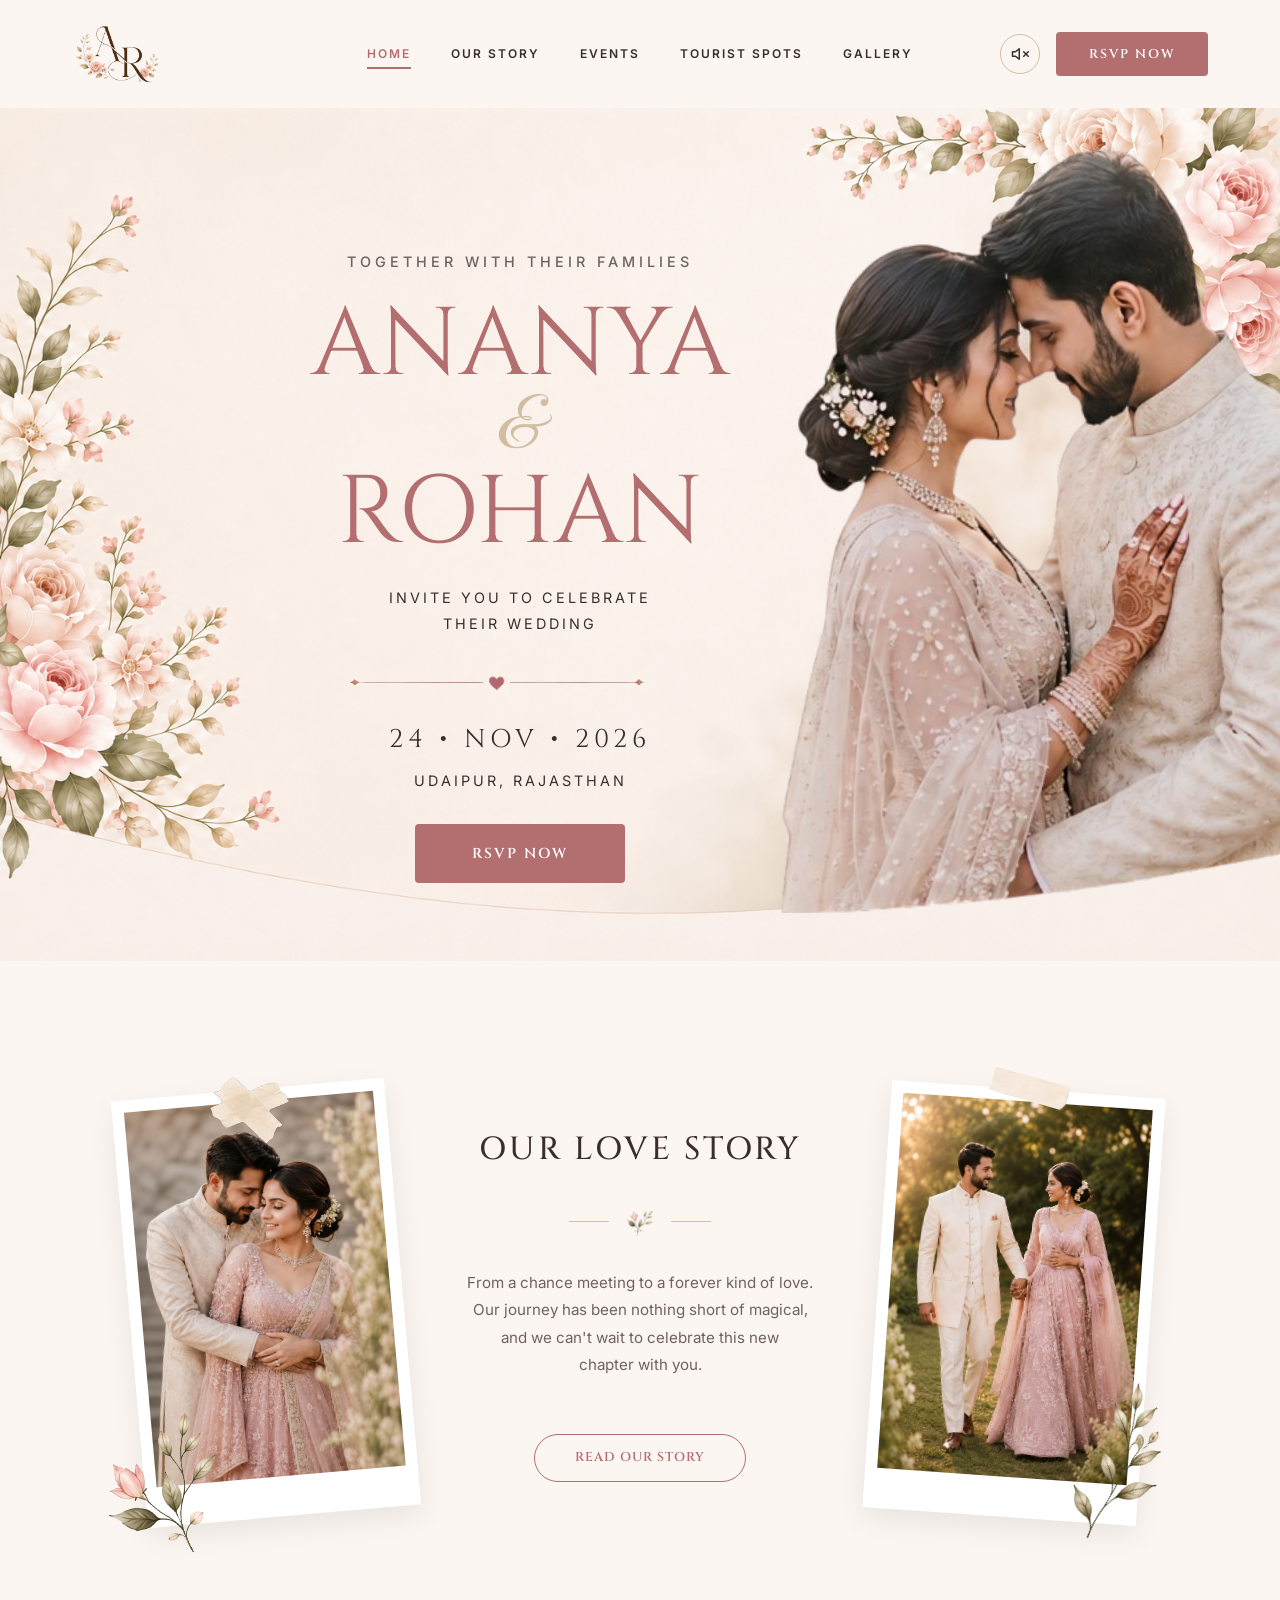
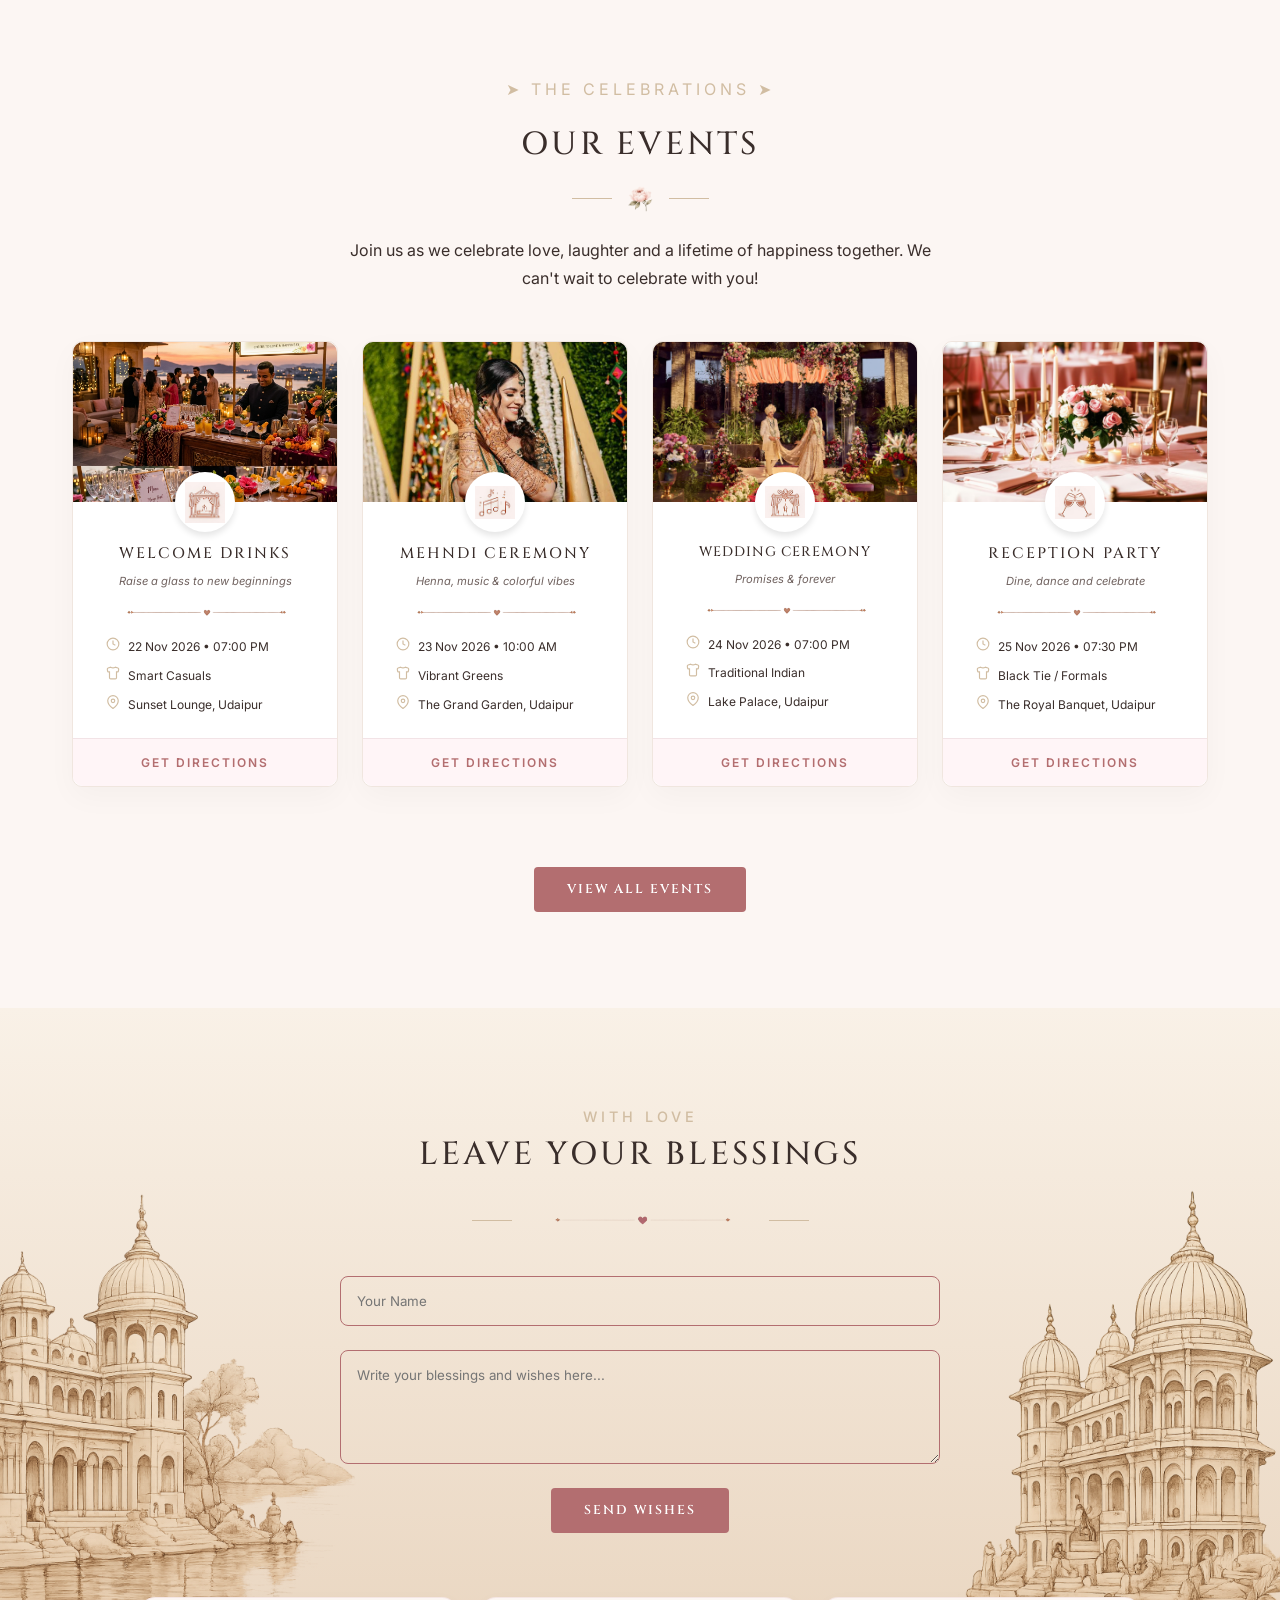
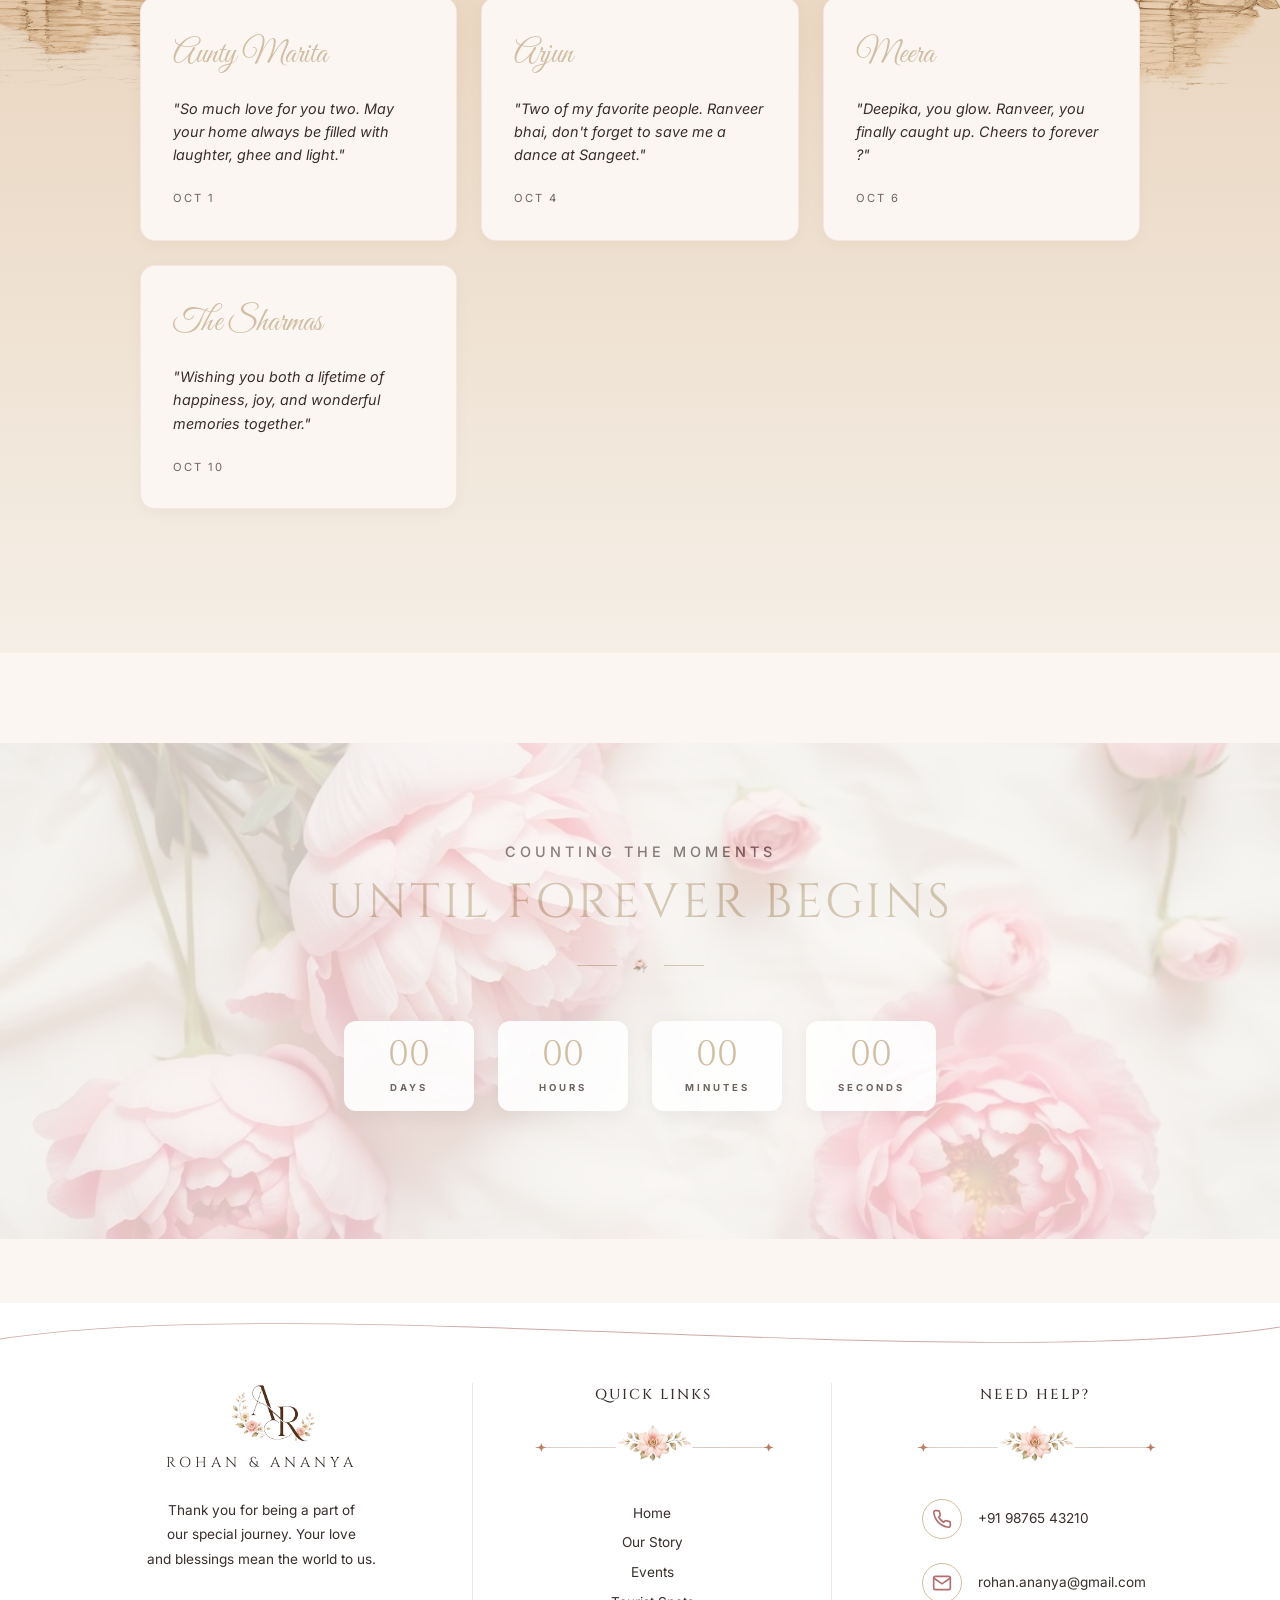
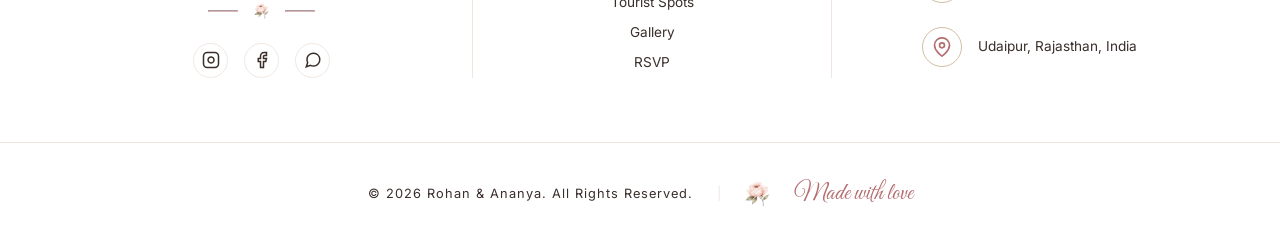
==== commit 0c8c2ad0: "Update index.html" ====
--- a/index.html
+++ b/index.html
@@ -24,37 +24,37 @@
             <div class="header-action" style="display: flex; align-items: center; gap: 1rem;">
                 <button id="audio-toggle" data-turbo-permanent="true" style="width: 40px; height: 40px; border-radius: 50%; border: 1px solid var(--accent-sand); background: var(--bg-primary); display: flex; align-items: center; justify-content: center; cursor: pointer; color: var(--text-dark); transition: all 0.3s;"></button>
                 <button class="btn btn-primary" onclick="window.location.href='rsvp.html'">RSVP NOW</button>
-            
-                <!-- Hamburger Icon -->
-                <button class="hamburger" id="hamburger-menu" aria-label="Toggle menu">
-                    <span></span>
-                    <span></span>
-                    <span></span>
-                </button>
-            </div>
-        </div>
-        
-        <!-- Mobile Menu Overlay -->
-        <div class="mobile-menu" id="mobile-menu">
-            <a href="index.html" class="nav-link">Home</a>
-            <a href="our-story.html" class="nav-link">Our Story</a>
-            <a href="events.html" class="nav-link">Events</a>
-            <a href="tourist-spots.html" class="nav-link">Tourist Spots</a>
-            <a href="gallery.html" class="nav-link">Gallery</a>
-            <button class="btn btn-primary" onclick="window.location.href='rsvp.html'" style="margin-top: 1rem;">RSVP NOW</button>
-        
-    </header>
-
-    <!-- Hero Section -->
-    <section class="hero" id="home" style="position: relative; overflow: hidden;">
-        <picture class="hero-bg-img">
-            <source media="(max-height: 500px) and (max-width: 1024px) and (orientation: landscape)" srcset="src/assets/main_mobile_horizontal.png">
-            <source media="(max-width: 650px)" srcset="src/assets/main_mobile.png">
-            <source media="(max-width: 1024px)" srcset="src/assets/main_tablet.png">
-            <img src="src/assets/main.png" alt="Hero Background" class="hero-bg-img">
-        </picture>
-        
-        <div class="container hero-content" style="position: relative; z-index: 1; height: 100%; display: flex; align-items: center;">
+            
+                <!-- Hamburger Icon -->
+                <button class="hamburger" id="hamburger-menu" aria-label="Toggle menu">
+                    <span></span>
+                    <span></span>
+                    <span></span>
+                </button>
+            </div>
+        </div>
+        
+        <!-- Mobile Menu Overlay -->
+        <div class="mobile-menu" id="mobile-menu">
+            <a href="index.html" class="nav-link">Home</a>
+            <a href="our-story.html" class="nav-link">Our Story</a>
+            <a href="events.html" class="nav-link">Events</a>
+            <a href="tourist-spots.html" class="nav-link">Tourist Spots</a>
+            <a href="gallery.html" class="nav-link">Gallery</a>
+            <button class="btn btn-primary" onclick="window.location.href='rsvp.html'" style="margin-top: 1rem;">RSVP NOW</button>
+        
+    </header>
+
+    <!-- Hero Section -->
+    <section class="hero" id="home" style="position: relative; overflow: hidden;">
+        <picture class="hero-bg-img">
+            <source media="(max-height: 500px) and (max-width: 1024px) and (orientation: landscape)" srcset="src/assets/main_mobile_horizontal.png">
+            <source media="(max-width: 650px)" srcset="src/assets/main_mobile.png">
+            <source media="(max-width: 1024px)" srcset="src/assets/main_tablet.png">
+            <img src="src/assets/main.png" alt="Hero Background" class="hero-bg-img">
+        </picture>
+        
+        <div class="container hero-content" style="position: relative; z-index: 1; height: 100%; display: flex; align-items: center;">
             <div class="hero-text">
                 <p class="hero-subtitle">Together With Their Families</p>
                 <h1 class="hero-name">ANANYA</h1>
@@ -462,21 +462,51 @@
         }
     </script>
 <script src="audio-player.js"></script>
-<script>
-    function setupMobileMenu() {
-        const hamburger = document.getElementById('hamburger-menu');
-        const mobileMenu = document.getElementById('mobile-menu');
-        if (hamburger && mobileMenu) {
-            const newHamburger = hamburger.cloneNode(true);
-            hamburger.parentNode.replaceChild(newHamburger, hamburger);
-            newHamburger.addEventListener('click', () => {
-                newHamburger.classList.toggle('active');
-                mobileMenu.classList.toggle('open');
-            });
-        }
-    }
-    document.addEventListener('turbo:load', setupMobileMenu);
-    document.addEventListener('DOMContentLoaded', setupMobileMenu);
-</script>
+<script>
+    function setupMobileMenu() {
+        const hamburger = document.getElementById('hamburger-menu');
+        const mobileMenu = document.getElementById('mobile-menu');
+        if (hamburger && mobileMenu) {
+            const newHamburger = hamburger.cloneNode(true);
+            hamburger.parentNode.replaceChild(newHamburger, hamburger);
+            newHamburger.addEventListener('click', () => {
+                newHamburger.classList.toggle('active');
+                mobileMenu.classList.toggle('open');
+            });
+        }
+    }
+    document.addEventListener('turbo:load', setupMobileMenu);
+    document.addEventListener('DOMContentLoaded', setupMobileMenu);
+</script>
+    <script>
+  // Disable Right-Click
+  document.addEventListener('contextmenu', function(e) {
+    e.preventDefault();
+  });
+
+  // Disable Keyboard Shortcuts
+  document.onkeydown = function(e) {
+    // Disable F12
+    if (e.keyCode == 123) { 
+      return false;
+    }
+    // Disable Ctrl+Shift+I (Inspect)
+    if (e.ctrlKey && e.shiftKey && e.keyCode == 'I'.charCodeAt(0)) { 
+      return false;
+    }
+    // Disable Ctrl+Shift+C (Inspect)
+    if (e.ctrlKey && e.shiftKey && e.keyCode == 'C'.charCodeAt(0)) { 
+      return false;
+    }
+    // Disable Ctrl+Shift+J (Console)
+    if (e.ctrlKey && e.shiftKey && e.keyCode == 'J'.charCodeAt(0)) { 
+      return false;
+    }
+    // Disable Ctrl+U (View Source)
+    if (e.ctrlKey && e.keyCode == 'U'.charCodeAt(0)) { 
+      return false;
+    }
+  };
+</script>
 </body>
 </html>
--- a/styles.css
+++ b/styles.css
@@ -458,7 +458,7 @@
     
     /* Hero adjustments */
     .hero-content { align-items: flex-start; text-align: center; }
-    .hero-text { position: absolute !important; left: 5%; top: 12vh; padding: 0; margin: 0; justify-content: flex-start; align-items: center; width: 70%; max-width: 280px; text-align: center; z-index: 10; }
+    .hero-text { position: absolute !important; left: 5%; top: 4vh; padding: 0; margin: 0; margin-bottom:3vh;justify-content: flex-start; align-items: center; width: 70%; max-width: 280px; text-align: center; z-index: 10; }
     .hero-text * { text-align: center !important; justify-content: center !important; margin-left: auto !important; margin-right: auto !important; }
     .hero-text img[alt="divider"] { margin: 10px auto !important; }
     .hero-image-wrapper { position: absolute !important; width: 75%; max-width: 250px; right: 0; bottom: 0; left: auto; transform: none; z-index: 5; }
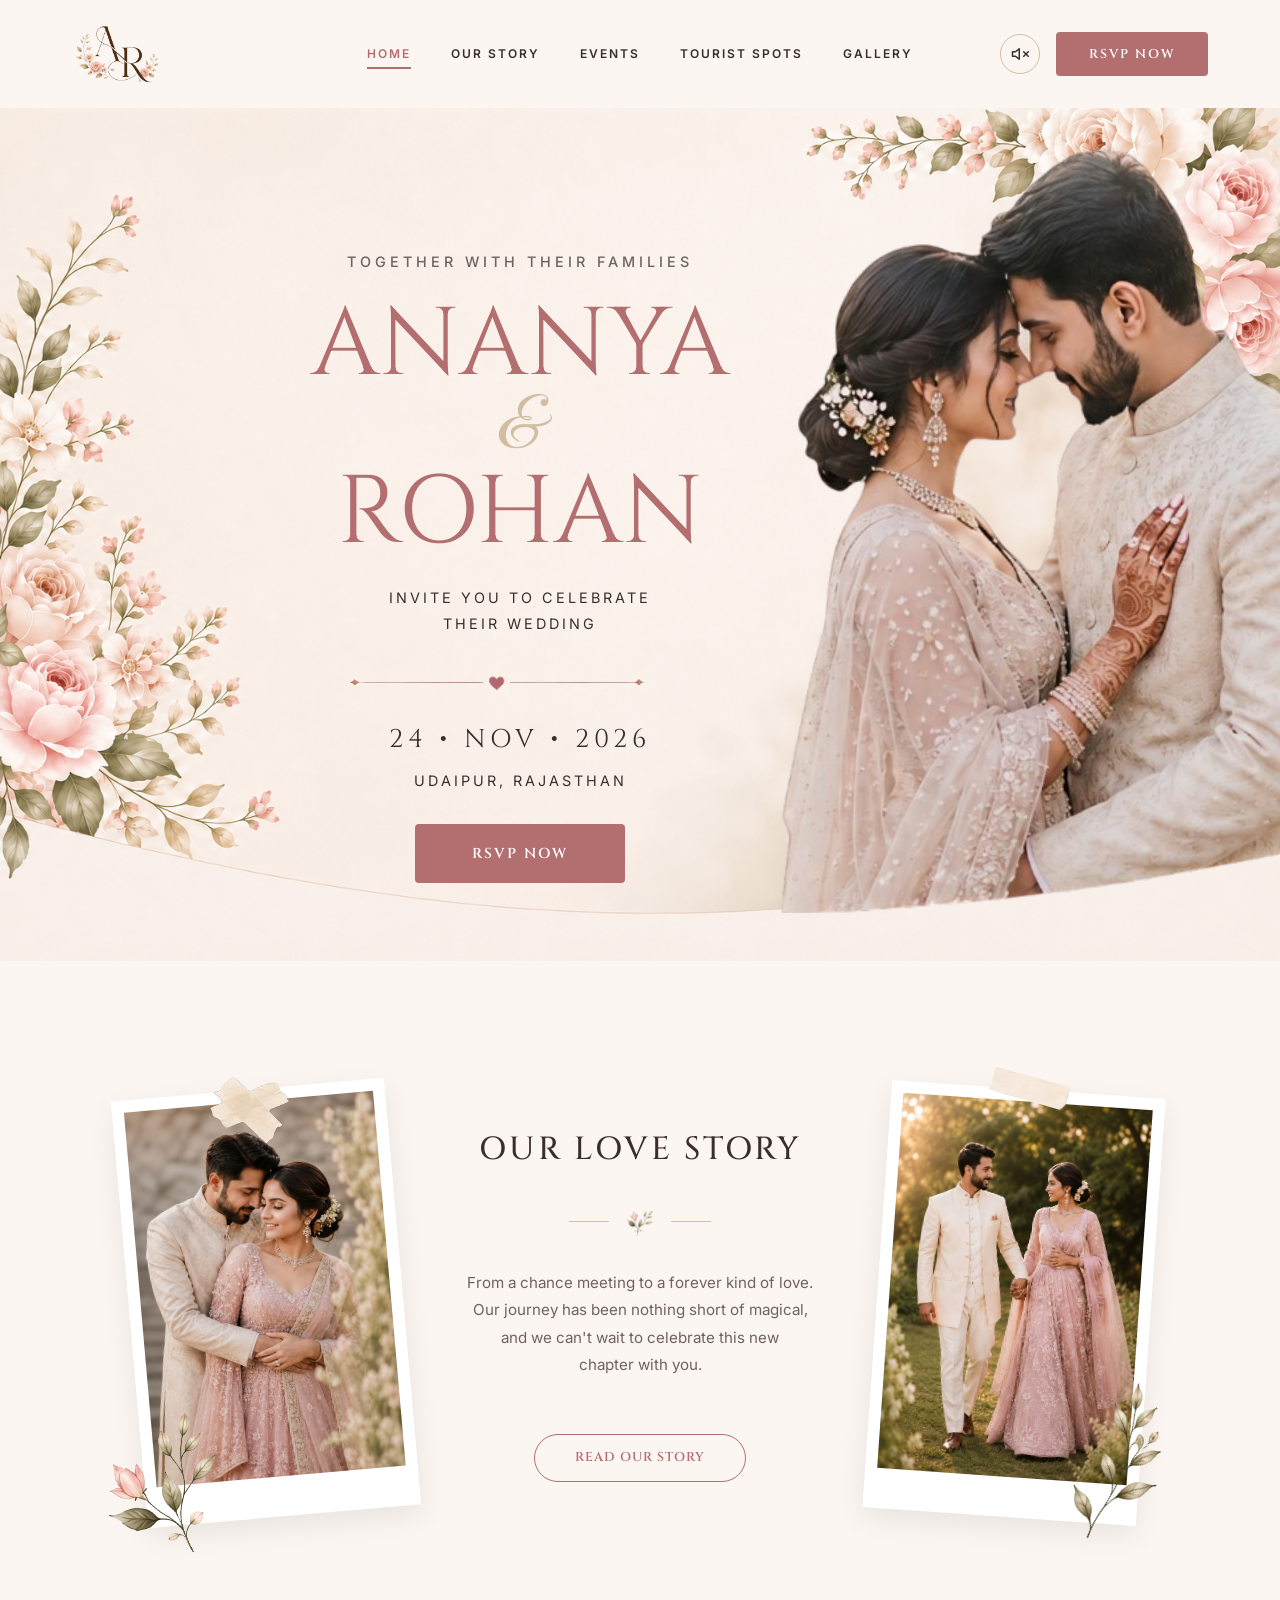
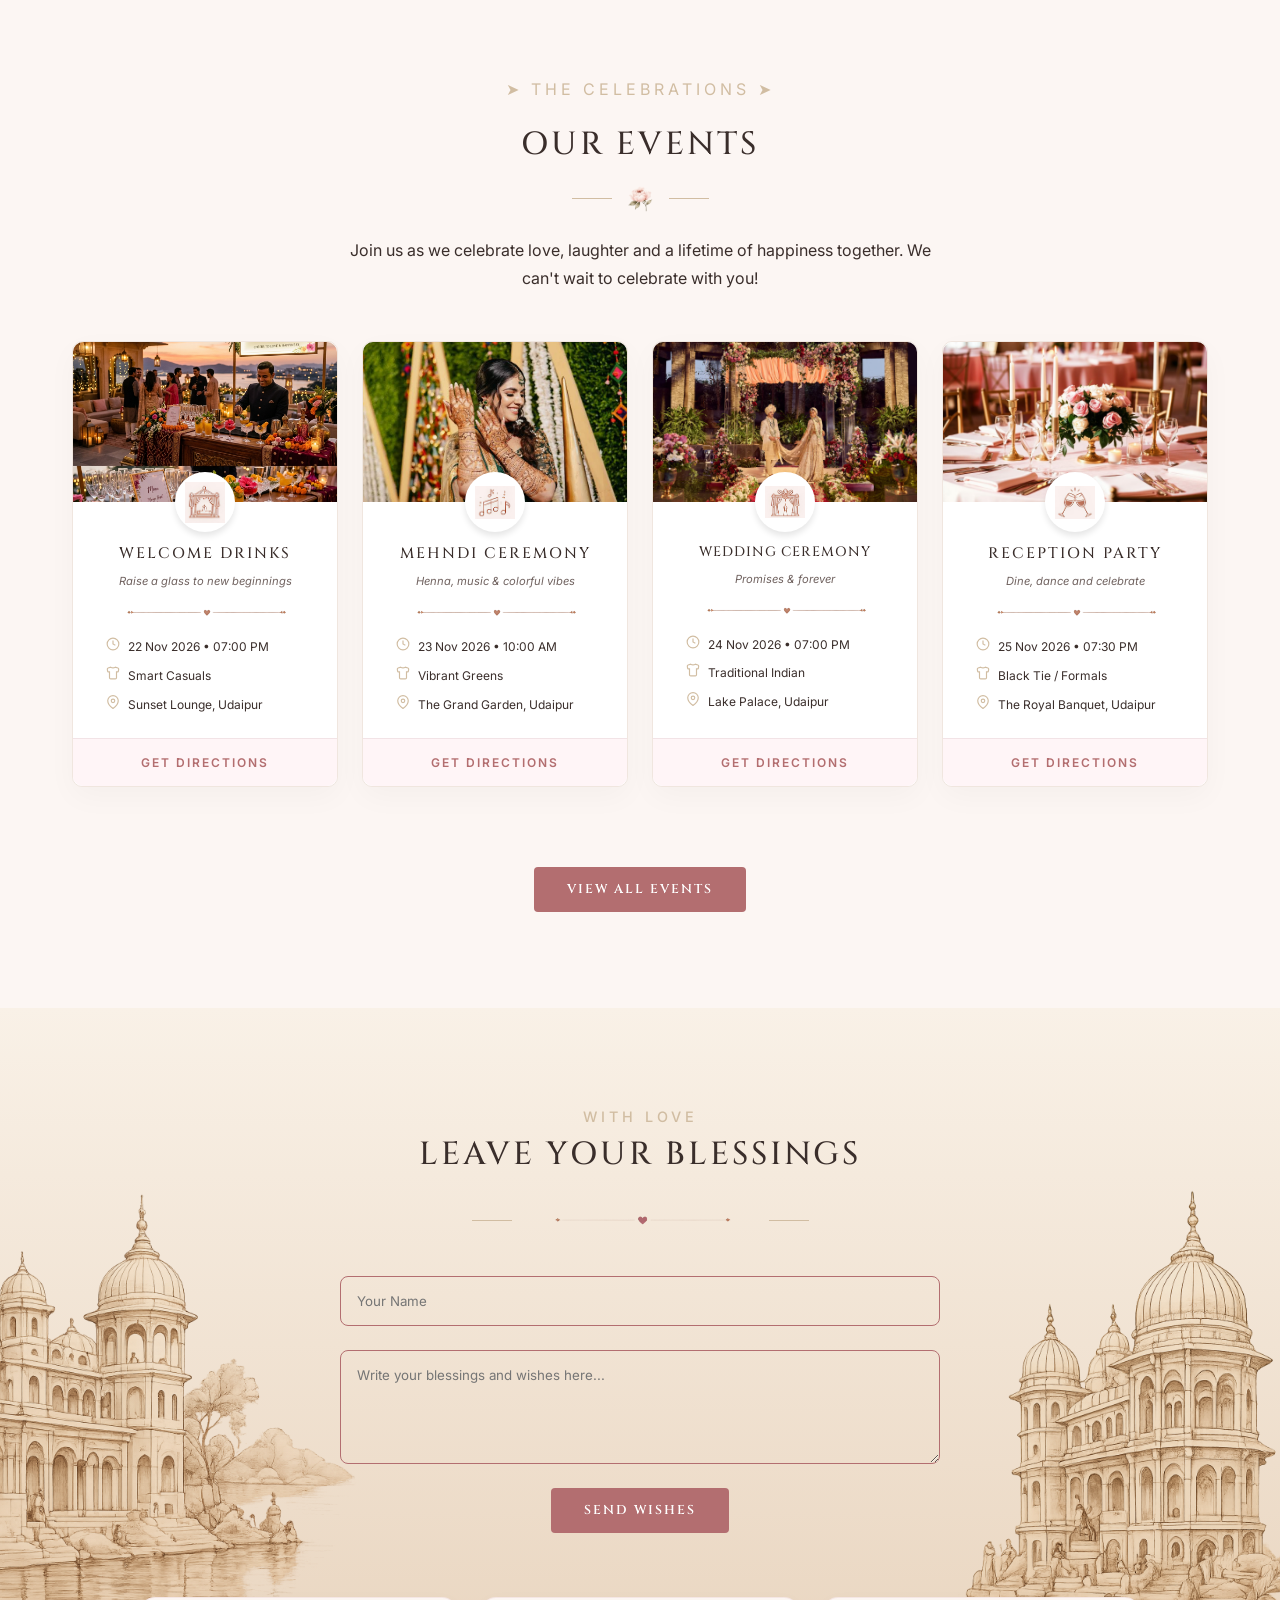
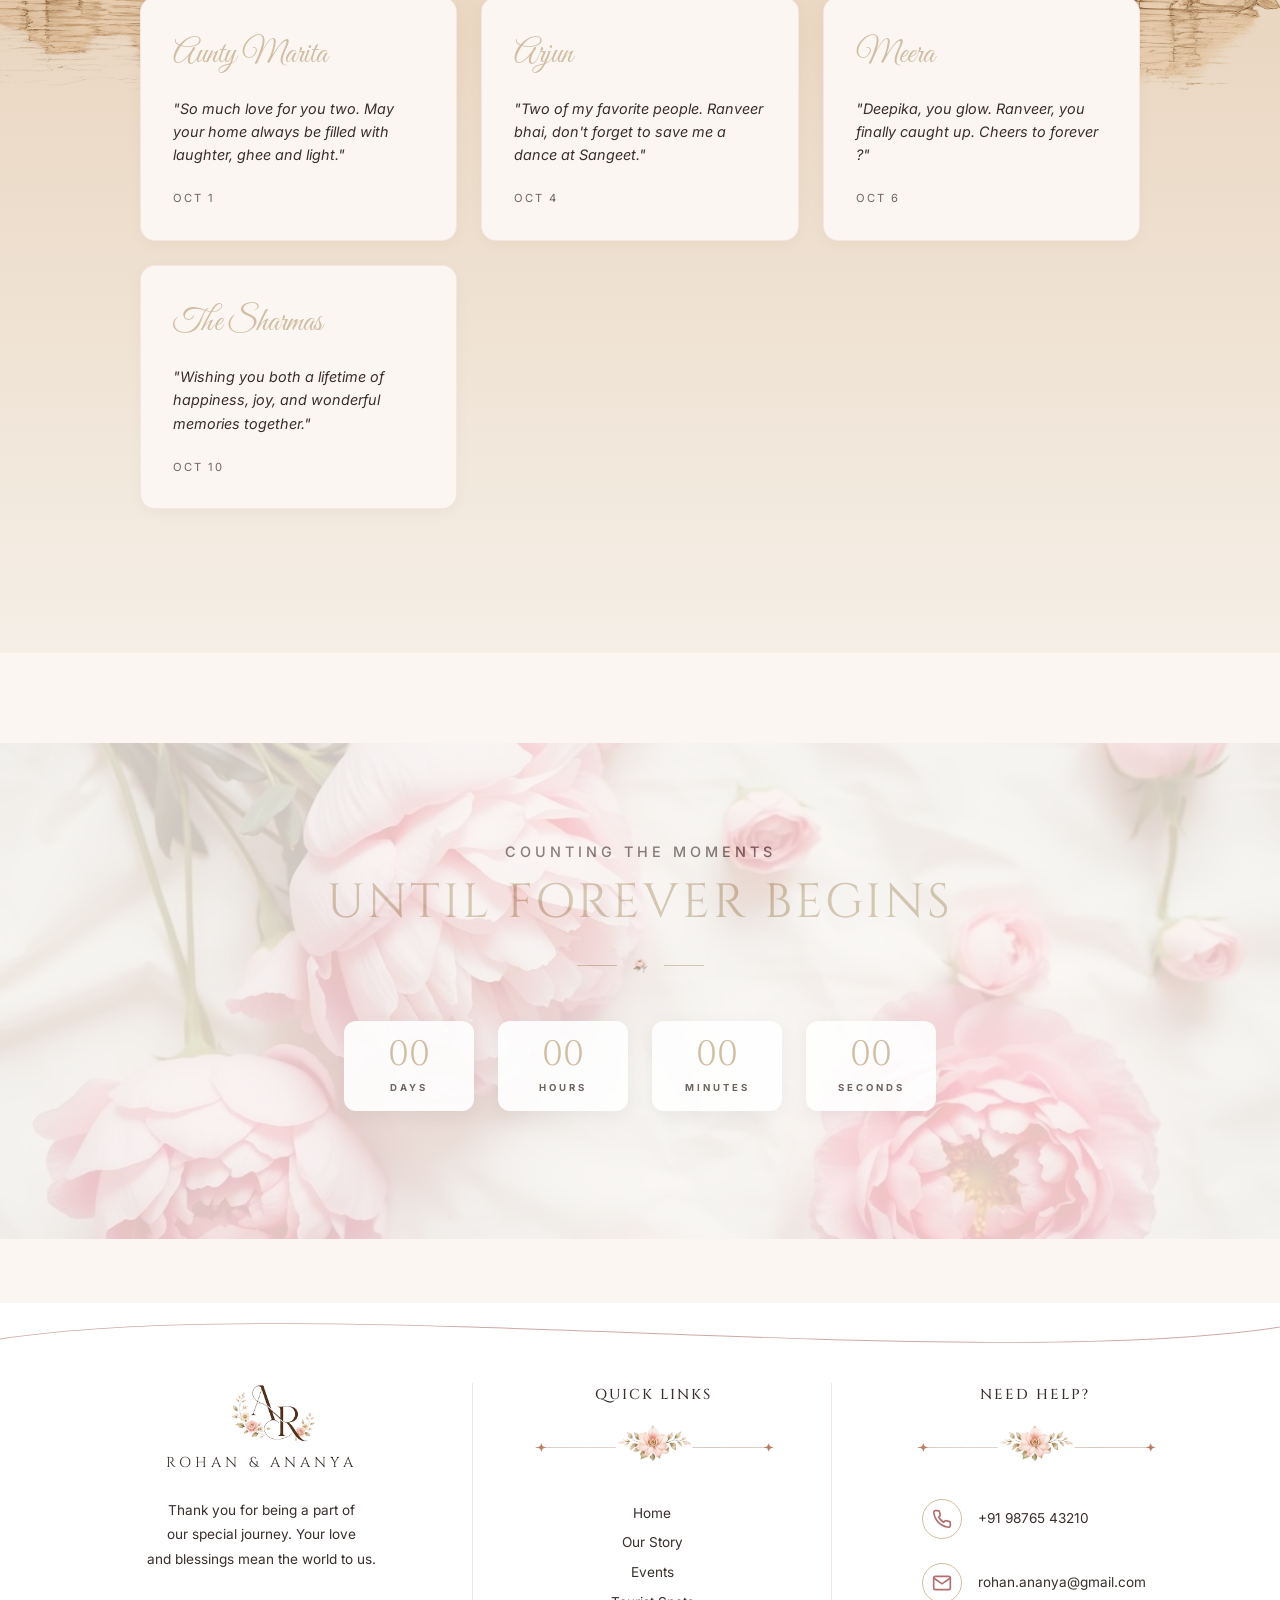
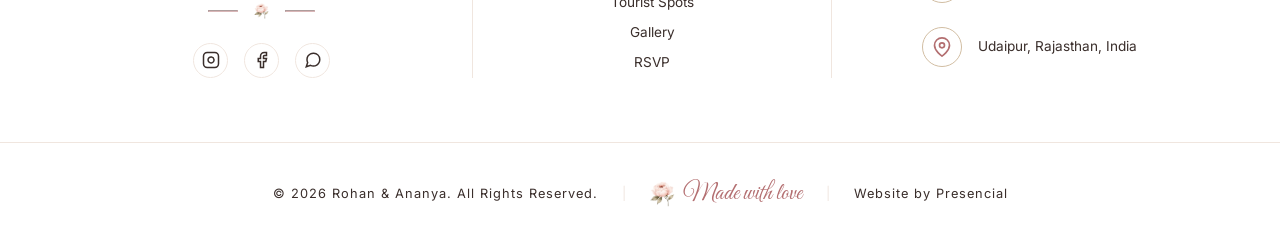
==== commit df4a72b5: "Update index.html" ====
--- a/index.html
+++ b/index.html
@@ -393,12 +393,16 @@
             </div>
             </div>
 
-            <!-- Bottom Copyright -->
+                        <!-- Bottom Copyright -->
             <div style="border-top: 1px solid var(--border-light); padding-top: 2rem; display: flex; justify-content: center; align-items: center; gap: 1.5rem; font-size: 0.8rem; color: var(--text-dark); flex-wrap: wrap;">
                 <span style="letter-spacing: 1px;">&copy; 2026 Rohan & Ananya. All Rights Reserved.</span>
                 <span style="color: var(--border-light);">|</span>
-                <img src="src/assets/flower1.png" style="width: 25px;" alt="heart">
-                <span style="font-family: var(--font-script); font-size: 1.5rem; color: var(--accent-rose);">Made with love</span>
+                <div style="display: flex; align-items: center; gap: 0.5rem;">
+                    <img src="src/assets/flower1.png" style="width: 25px;" alt="heart">
+                    <span style="font-family: var(--font-script); font-size: 1.5rem; color: var(--accent-rose);">Made with love</span>
+                </div>
+                <span style="color: var(--border-light);">|</span>
+                <span style="letter-spacing: 1px;">Website by Presencial</span>
             </div>
         </div>
     </footer>
